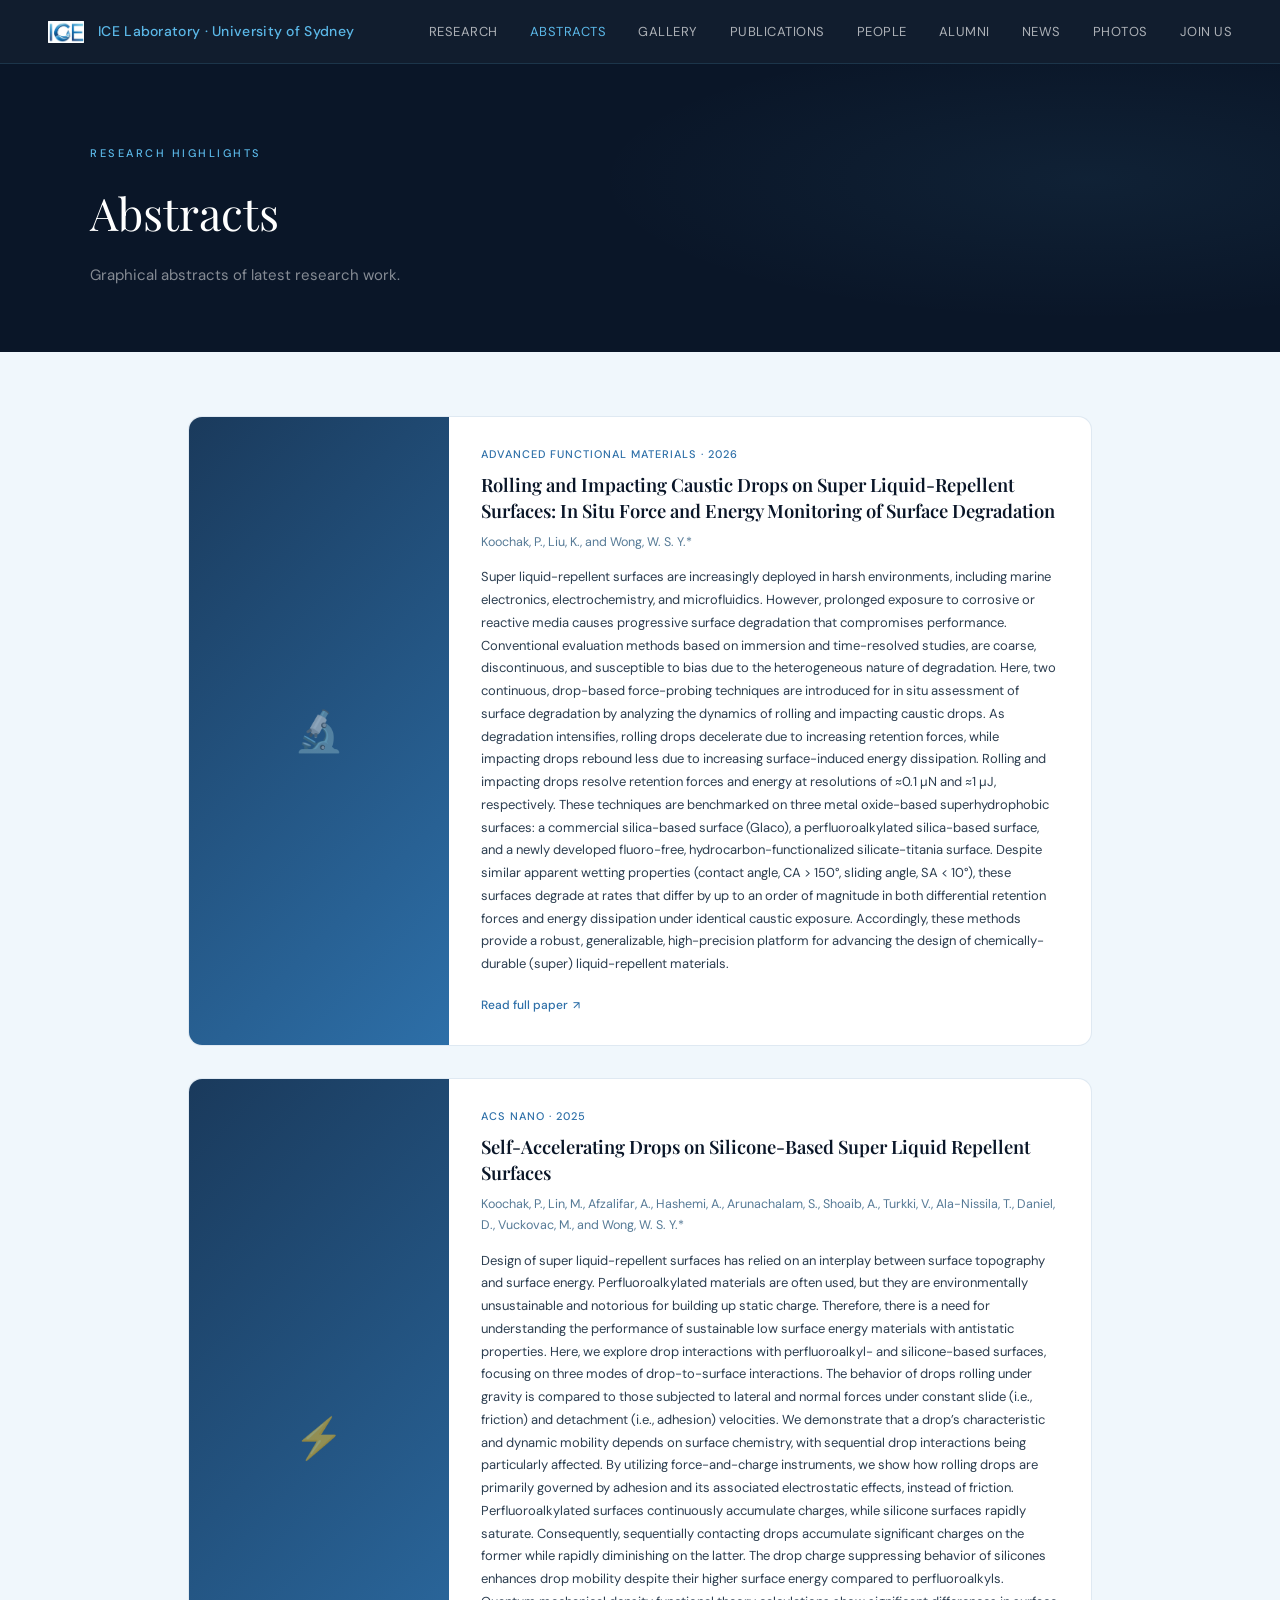
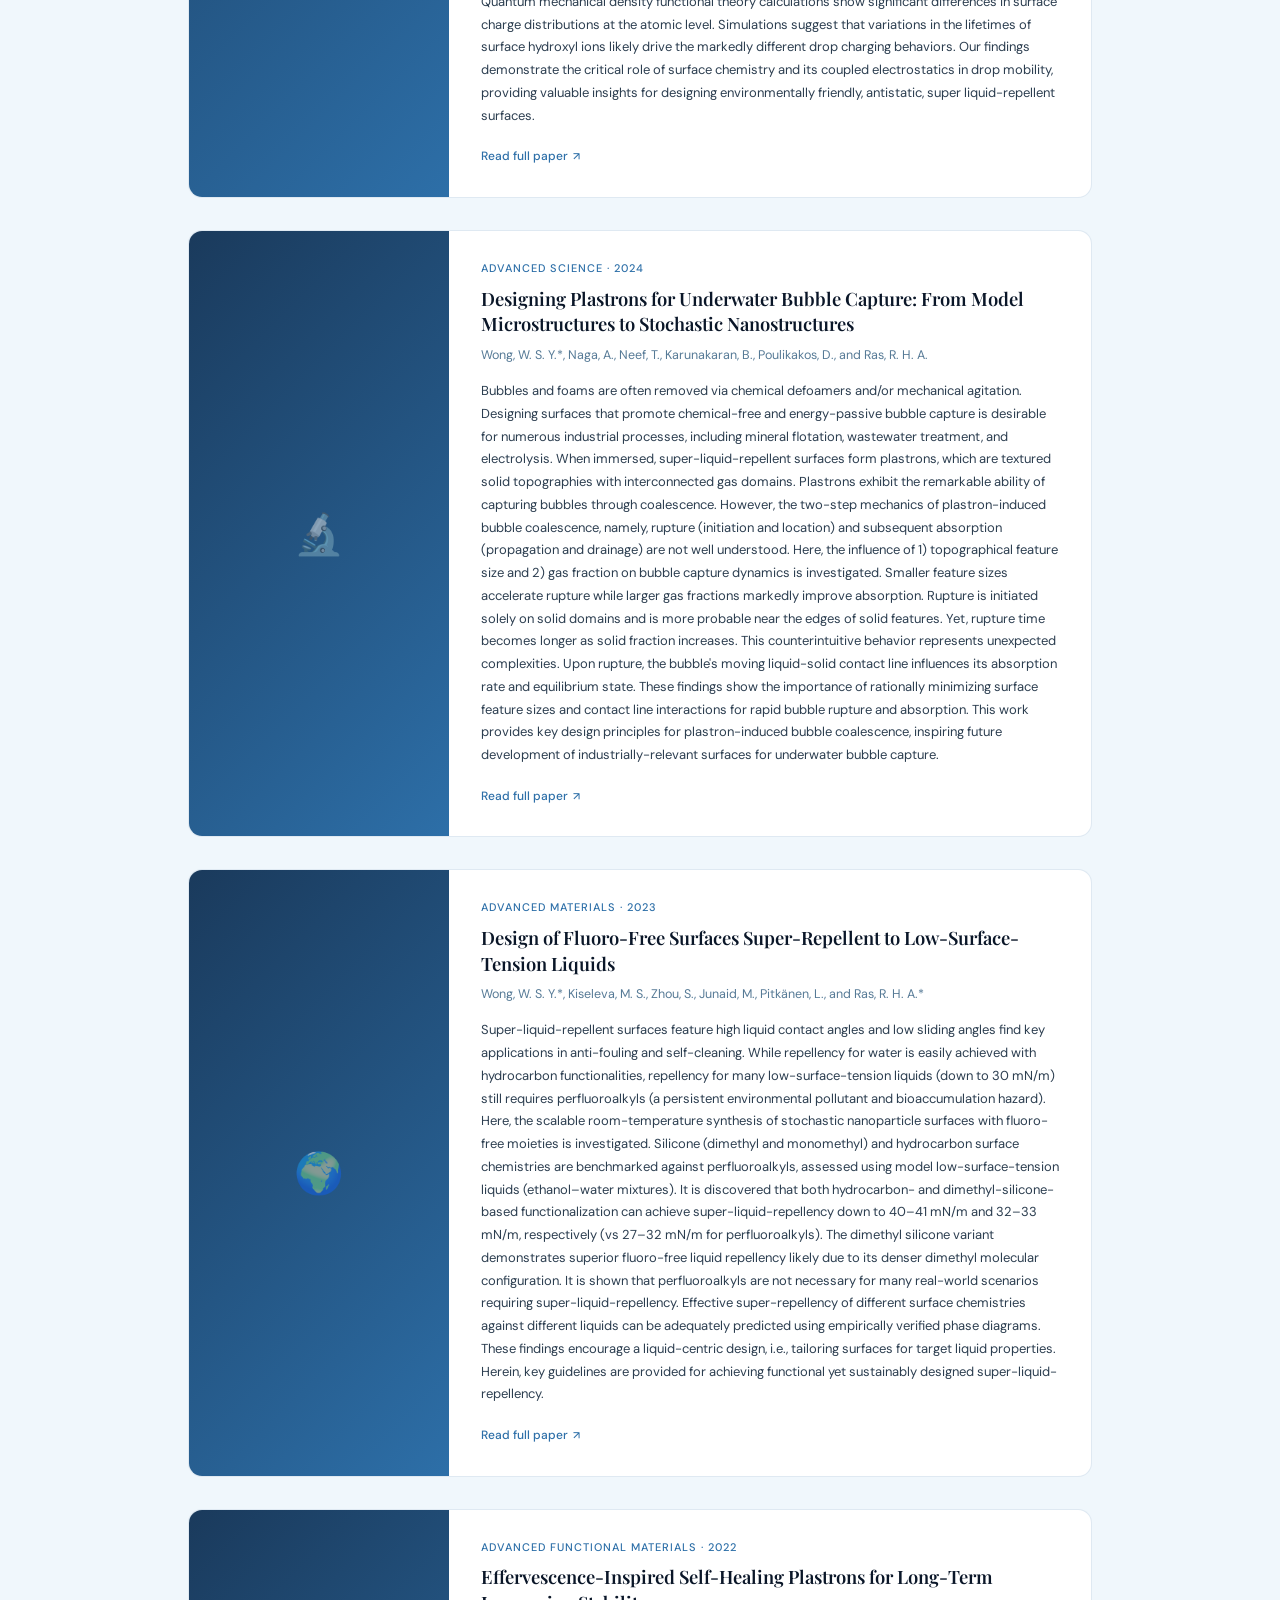
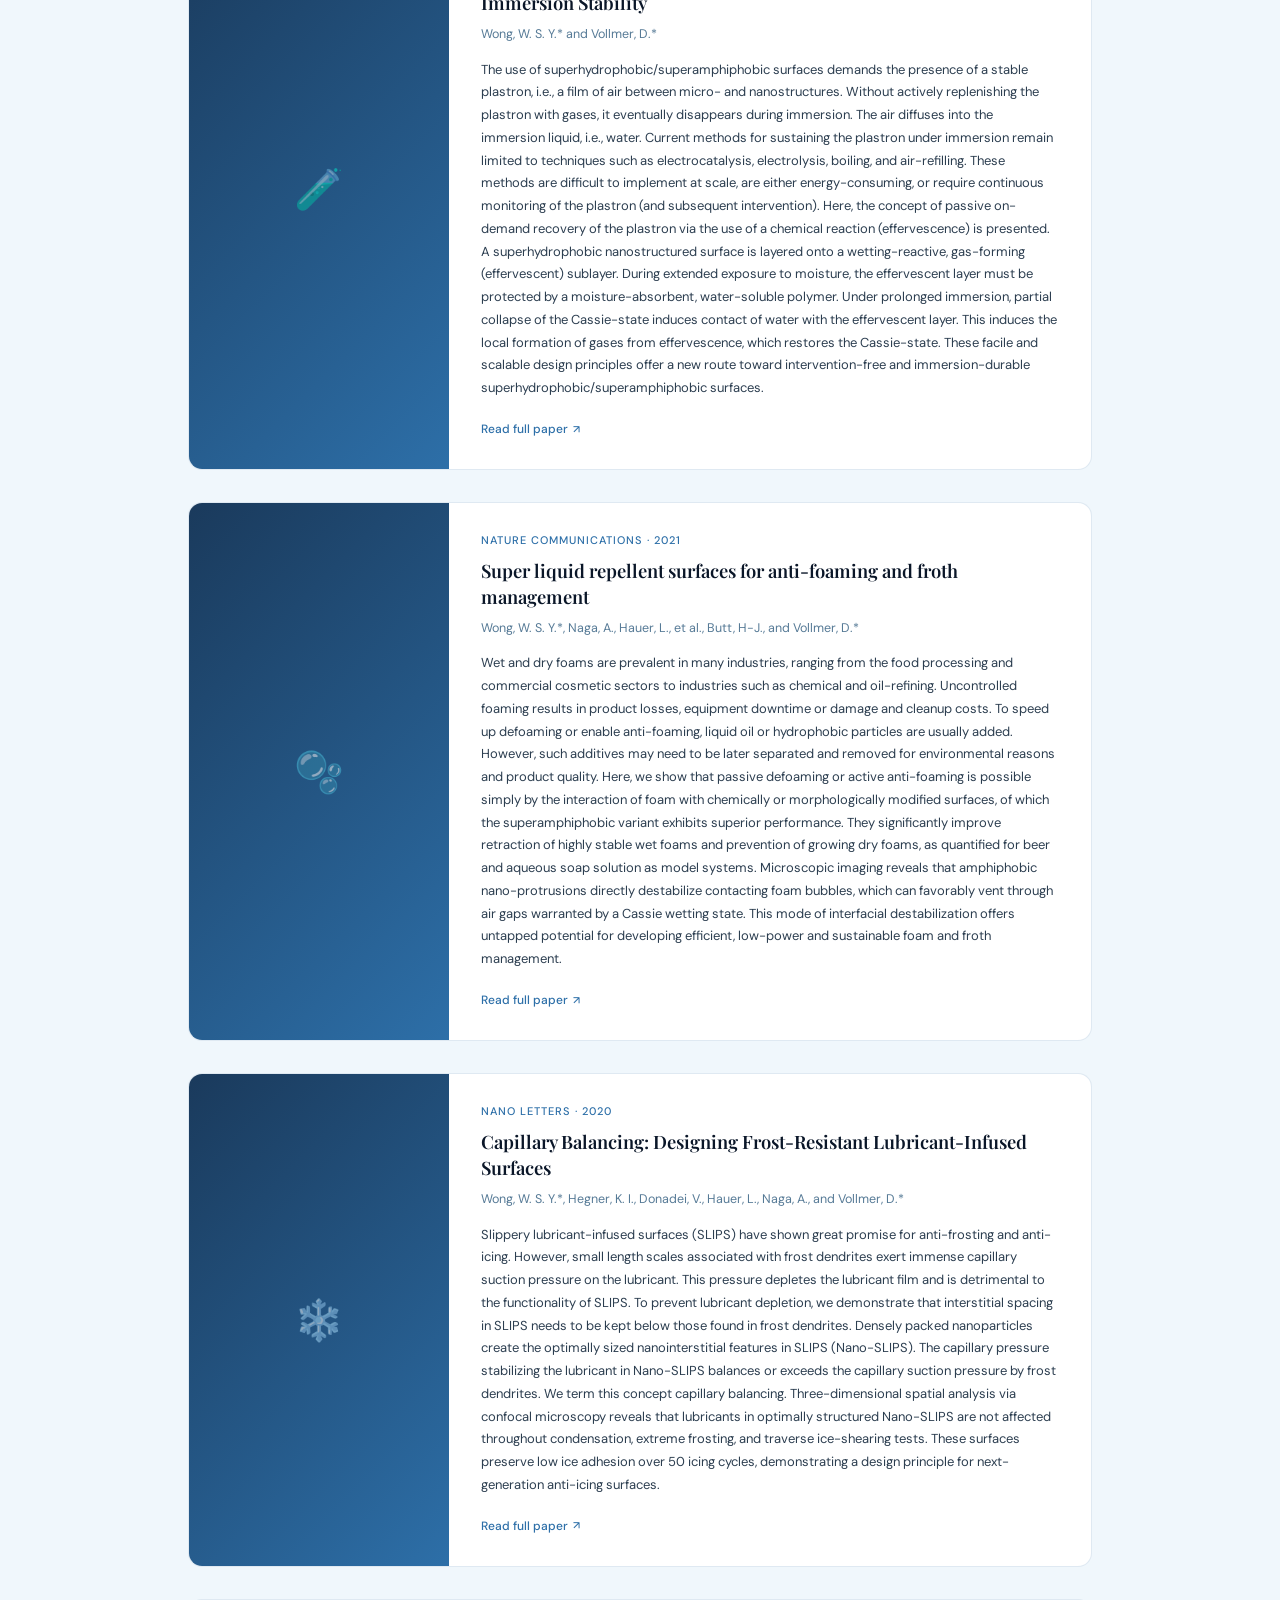
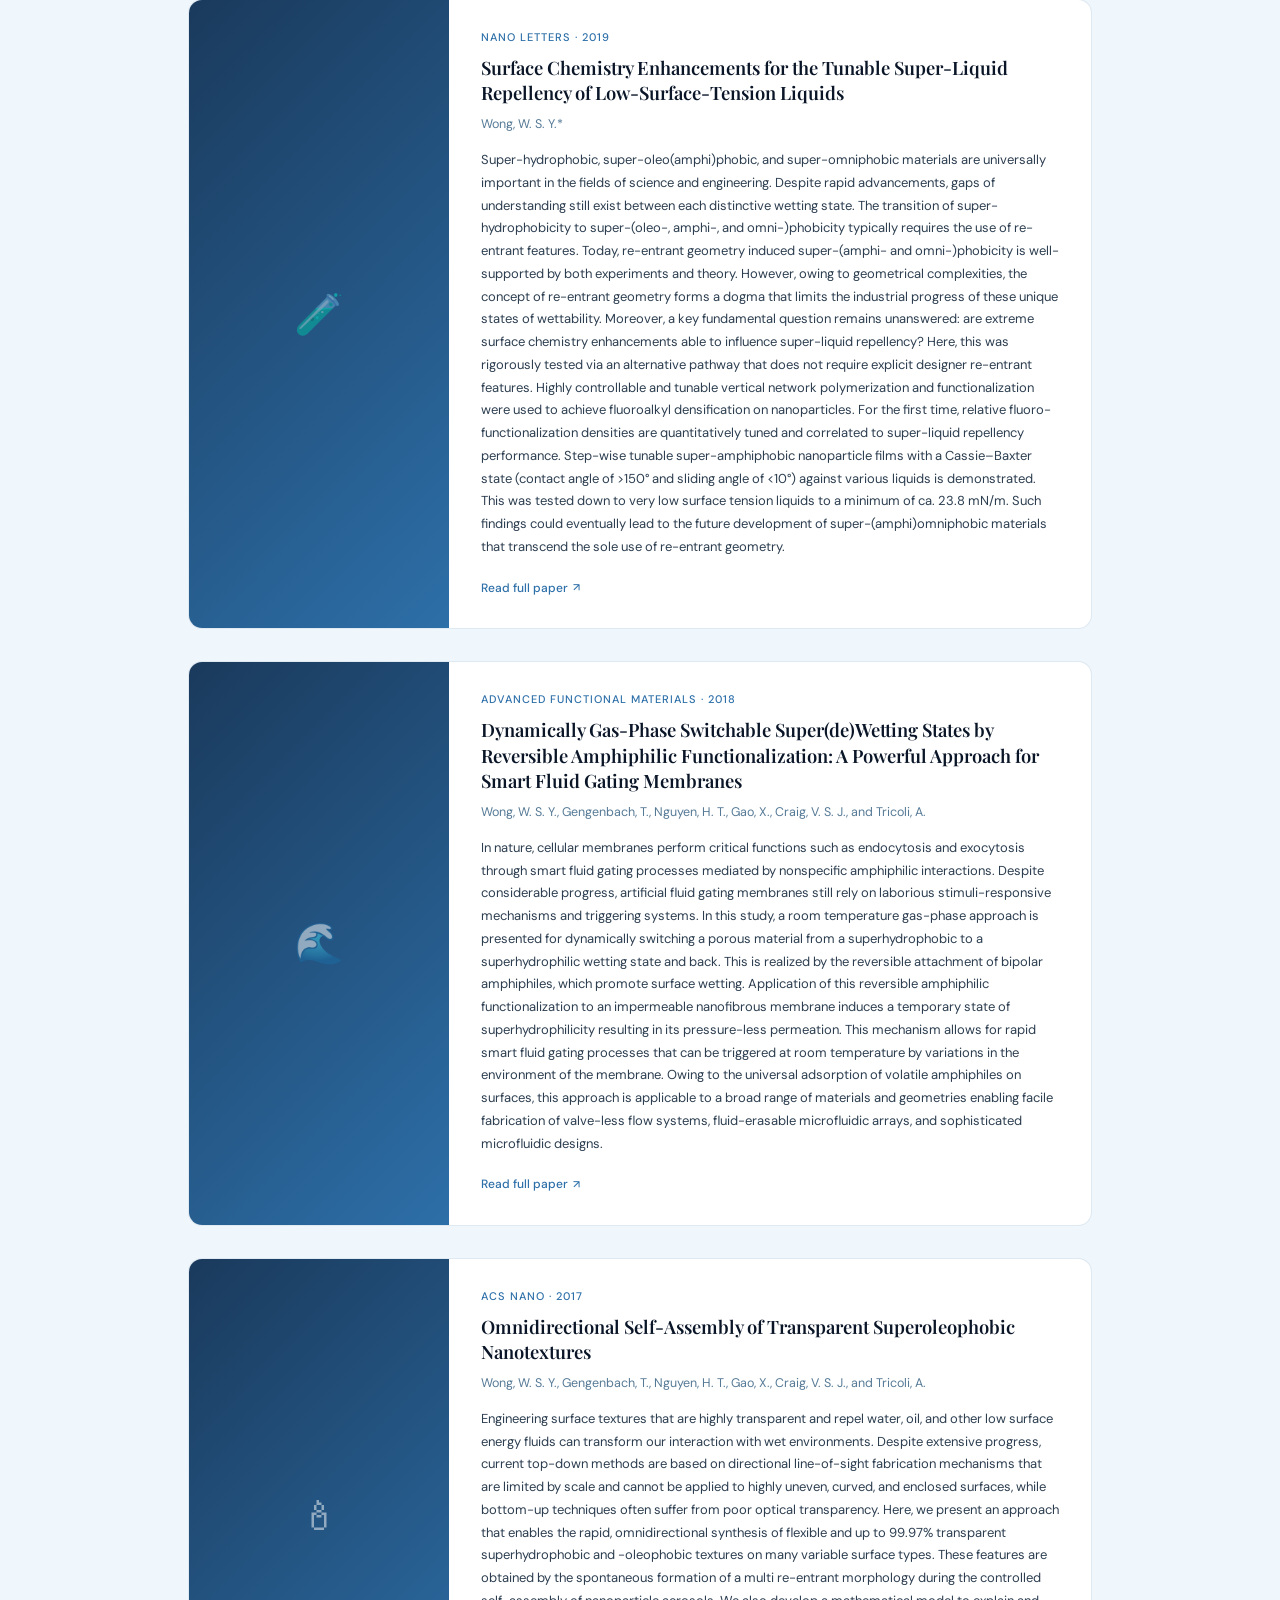
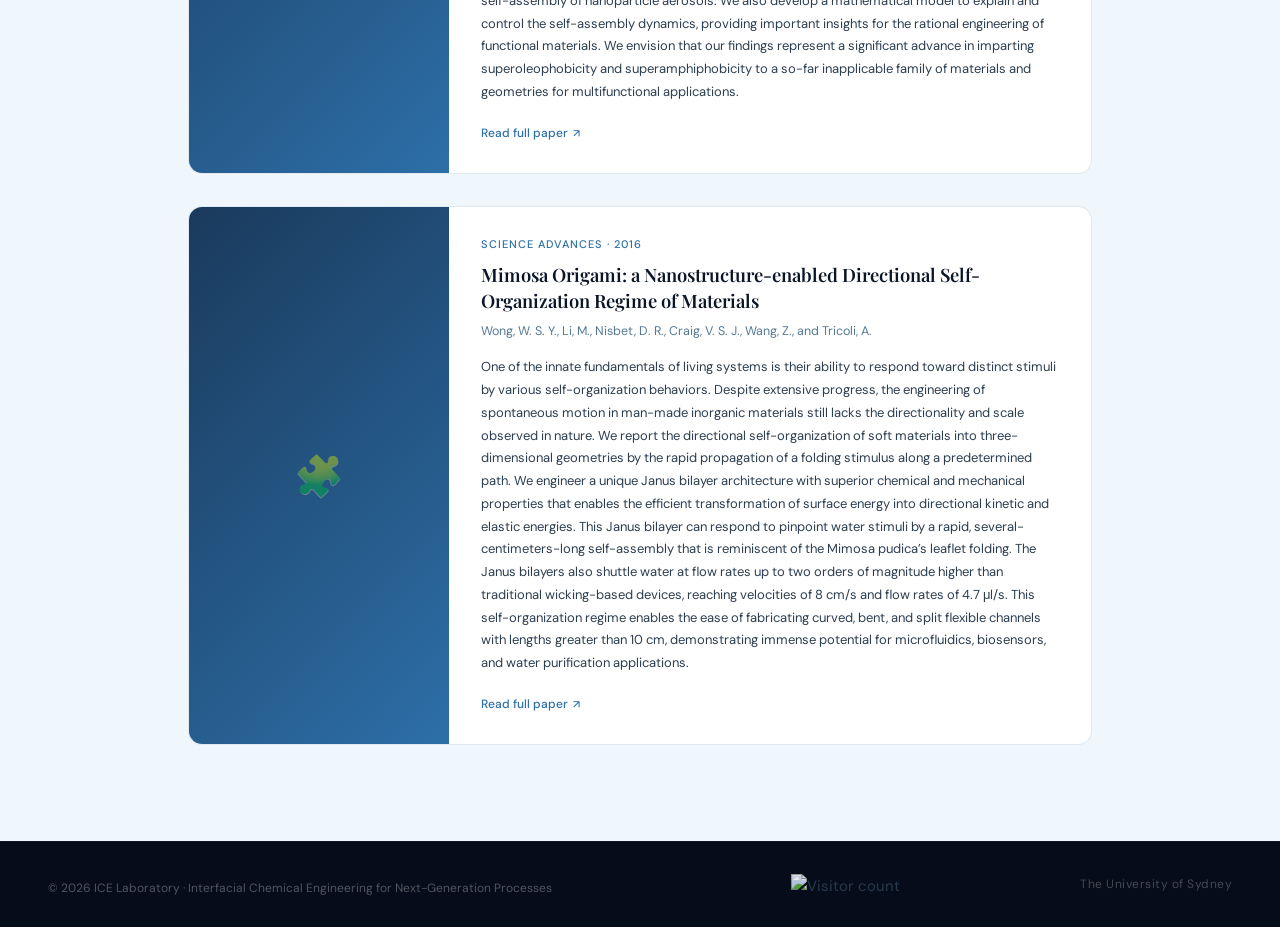
==== abstracts.html @ c292e709 "Interfacial Chemical Engineering Laboratory Interfacial Chemical Engineering Laboratory Website" ====
<!DOCTYPE html>
<html lang="en">
<head>
  <meta charset="UTF-8">
  <meta name="viewport" content="width=device-width, initial-scale=1.0">
  <title>ICE Group · University of Sydney</title>
  <link rel="stylesheet" href="css/style.css">
  <link href="https://fonts.googleapis.com/css2?family=Playfair+Display:ital,wght@0,400;0,600;1,400&family=DM+Sans:wght@300;400;500&display=swap" rel="stylesheet">
  <link rel="stylesheet" href="css/style.css">
  <link rel="stylesheet" href="https://fonts.googleapis.com/css2?family=Playfair+Display:ital,wght@0,400;0,600;1,400&family=DM+Sans:wght@300;400;500&display=swap">
  <link rel="stylesheet" href="css/style.css">
  <link rel="stylesheet" href="https://fonts.googleapis.com/css2?family=Playfair+Display:ital,wght@0,400;0,600;1,400&family=DM+Sans:wght@300;400;500&display=swap">
  <style>




    .page-hero { background: var(--ice-deep); padding: 5rem 3rem 4rem; position: relative; overflow: hidden; }
    .page-hero::before { content:''; position:absolute; inset:0; background: radial-gradient(ellipse 55% 70% at 85% 40%, rgba(91,184,232,0.07) 0%, transparent 70%); }
    .page-hero-inner { max-width: 1100px; margin: 0 auto; position: relative; z-index: 1; }
    .page-hero h1 { font-family: 'Playfair Display', serif; font-size: 2.8rem; font-weight: 400; color: white; margin-bottom: 0.75rem; }
    .page-hero p { color: rgba(255,255,255,0.5); font-size: 15px; max-width: 500px; }

    .abstracts-wrap { max-width: 1000px; margin: 0 auto; padding: 4rem 3rem; }
    .abstract-card {
      background: white; border: 1px solid var(--border); border-radius: 14px;
      overflow: hidden; margin-bottom: 2rem; display: grid;
      grid-template-columns: 260px 1fr;
    }
    .abstract-figure {
      background: linear-gradient(135deg, var(--ice-mid), var(--ice-blue));
      display: flex; align-items: center; justify-content: center;
      min-height: 220px; padding: 1.5rem;
    }
    .abstract-figure img { width: 100%; border-radius: 8px; display: block; }
    .abstract-figure .ph-icon { font-size: 2.5rem; opacity: 0.5; color: white; }
    .abstract-body { padding: 1.75rem 2rem; }
    .abstract-journal { font-size: 11px; font-weight: 500; letter-spacing: 1px; text-transform: uppercase; color: var(--ice-blue); margin-bottom: 0.5rem; }
    .abstract-title { font-family: 'Playfair Display', serif; font-size: 1.15rem; font-weight: 600; color: var(--ice-deep); margin-bottom: 0.5rem; line-height: 1.4; }
    .abstract-authors { font-size: 12.5px; color: var(--text-muted); margin-bottom: 0.85rem; }
    .abstract-text { font-size: 13px; color: var(--text-body); line-height: 1.75; margin-bottom: 1rem; }
    .abstract-link { display: inline-flex; align-items: center; gap: 5px; font-size: 12px; font-weight: 500; color: var(--ice-blue); text-decoration: none; }
    .abstract-link::after { content: '↗'; font-size: 11px; }

    @media (max-width: 700px) {
      .abstract-card { grid-template-columns: 1fr; }
    }
  
  
  
  
  </style>
</head>
<body>





<nav>
  <div class="nav-logo">
    <div class="nav-emblem" style="position: relative; background-image: url('images/Branding/ICE_Logo.jpg'); background-size: contain; background-position: center center; background-repeat: no-repeat;"></div>
    <a href="index.html" style="text-decoration:none">
      <span class="nav-name" style="position: relative;">ICE Laboratory · University of Sydney</span>
    </a>
  </div>
  <ul class="nav-links">
    <li data-page="research"><a href="index.html#research">Research</a></li>
    <li data-page="abstracts"><a href="abstracts.html" class="active">Abstracts</a></li>
    <li data-page="gallery"><a href="gallery.html">Gallery</a></li>
    <li data-page="publications"><a href="publications.html">Publications</a></li>
    <li data-page="people"><a href="people.html">People</a></li>
    <li data-page="alumni"><a href="alumni.html">Alumni</a></li>
    <li data-page="news"><a href="news.html">News</a></li>
    <li data-page="photos"><a href="photos.html">Photos</a></li>
    <li data-page="join"><a href="index.html#contact">Join Us</a></li>
  </ul>
</nav>

<div class="page-hero" style="position: relative; background-image: linear-gradient(rgba(10, 22, 40, 0.55), rgba(10, 22, 40, 0.75)), url('images/Abstracts/Bouncing_Foam_Jets.gif'); background-size: cover, cover; background-position: center center, center center; background-repeat: no-repeat, no-repeat;">
  <div class="page-hero-inner">
    <span class="section-tag" style="color: var(--ice-bright); position: relative;">Research highlights</span>
    <h1 class="" style="position: relative;">Abstracts</h1>
    <p class="" style="position: relative;">Graphical abstracts of latest research work.</p>
  </div>
</div>

<div class="abstracts-wrap" id="abstractsWrap">
      <div class="abstract-card">
        <div class="abstract-figure"><span class="ph-icon" style="position: relative;">🔬</span></div>
        <div class="abstract-body">
          <p class="abstract-journal" style="position: relative;">Advanced Functional Materials · 2026</p>
          <h3 class="abstract-title" style="position: relative;">Rolling and Impacting Caustic Drops on Super Liquid-Repellent Surfaces: In Situ Force and Energy Monitoring of Surface Degradation</h3>
          <p class="abstract-authors" style="position: relative;">Koochak, P., Liu, K., and Wong, W. S. Y.*</p>
          <p class="abstract-text" style="position: relative;">Super liquid-repellent surfaces are increasingly deployed in harsh environments, including marine electronics, electrochemistry, and microfluidics. However, prolonged exposure to corrosive or reactive media causes progressive surface degradation that compromises performance. Conventional evaluation methods based on immersion and time-resolved studies, are coarse, discontinuous, and susceptible to bias due to the heterogeneous nature of degradation. Here, two continuous, drop-based force-probing techniques are introduced for in situ assessment of surface degradation by analyzing the dynamics of rolling and impacting caustic drops. As degradation intensifies, rolling drops decelerate due to increasing retention forces, while impacting drops rebound less due to increasing surface-induced energy dissipation. Rolling and impacting drops resolve retention forces and energy at resolutions of ≈0.1 µN and ≈1 µJ, respectively. These techniques are benchmarked on three metal oxide-based superhydrophobic surfaces: a commercial silica-based surface (Glaco), a perfluoroalkylated silica-based surface, and a newly developed fluoro-free, hydrocarbon-functionalized silicate-titania surface. Despite similar apparent wetting properties (contact angle, CA &gt; 150°, sliding angle, SA &lt; 10°), these surfaces degrade at rates that differ by up to an order of magnitude in both differential retention forces and energy dissipation under identical caustic exposure. Accordingly, these methods provide a robust, generalizable, high-precision platform for advancing the design of chemically-durable (super) liquid-repellent materials.</p>
          <a class="abstract-link" href="https://doi.org/10.1002/adfm.202527264" target="_blank" rel="noopener" style="position: relative;">Read full paper</a>
        </div>
      </div>
      <div class="abstract-card">
        <div class="abstract-figure"><span class="ph-icon" style="position: relative;">⚡</span></div>
        <div class="abstract-body">
          <p class="abstract-journal" style="position: relative;">ACS Nano · 2025</p>
          <h3 class="abstract-title" style="position: relative;">Self-Accelerating Drops on Silicone-Based Super Liquid Repellent Surfaces</h3>
          <p class="abstract-authors" style="position: relative;">Koochak, P., Lin, M., Afzalifar, A., Hashemi, A., Arunachalam, S., Shoaib, A., Turkki, V., Ala-Nissila, T., Daniel, D., Vuckovac, M., and Wong, W. S. Y.*</p>
          <p class="abstract-text" style="position: relative;">Design of super liquid-repellent surfaces has relied on an interplay between surface topography and surface energy. Perfluoroalkylated materials are often used, but they are environmentally unsustainable and notorious for building up static charge. Therefore, there is a need for understanding the performance of sustainable low surface energy materials with antistatic properties. Here, we explore drop interactions with perfluoroalkyl- and silicone-based surfaces, focusing on three modes of drop-to-surface interactions. The behavior of drops rolling under gravity is compared to those subjected to lateral and normal forces under constant slide (i.e., friction) and detachment (i.e., adhesion) velocities. We demonstrate that a drop’s characteristic and dynamic mobility depends on surface chemistry, with sequential drop interactions being particularly affected. By utilizing force-and-charge instruments, we show how rolling drops are primarily governed by adhesion and its associated electrostatic effects, instead of friction. Perfluoroalkylated surfaces continuously accumulate charges, while silicone surfaces rapidly saturate. Consequently, sequentially contacting drops accumulate significant charges on the former while rapidly diminishing on the latter. The drop charge suppressing behavior of silicones enhances drop mobility despite their higher surface energy compared to perfluoroalkyls. Quantum mechanical density functional theory calculations show significant differences in surface charge distributions at the atomic level. Simulations suggest that variations in the lifetimes of surface hydroxyl ions likely drive the markedly different drop charging behaviors. Our findings demonstrate the critical role of surface chemistry and its coupled electrostatics in drop mobility, providing valuable insights for designing environmentally friendly, antistatic, super liquid-repellent surfaces.</p>
          <a class="abstract-link" href="https://doi.org/10.1021/acsnano.5c04250" target="_blank" rel="noopener" style="position: relative;">Read full paper</a>
        </div>
      </div>
      <div class="abstract-card">
        <div class="abstract-figure"><span class="ph-icon" style="position: relative;">🔬</span></div>
        <div class="abstract-body">
          <p class="abstract-journal" style="position: relative;">Advanced Science · 2024</p>
          <h3 class="abstract-title" style="position: relative;">Designing Plastrons for Underwater Bubble Capture: From Model Microstructures to Stochastic Nanostructures</h3>
          <p class="abstract-authors" style="position: relative;">Wong, W. S. Y.*, Naga, A., Neef, T., Karunakaran, B., Poulikakos, D., and Ras, R. H. A.</p>
          <p class="abstract-text" style="position: relative;">Bubbles and foams are often removed via chemical defoamers and/or mechanical agitation. Designing surfaces that promote chemical-free and energy-passive bubble capture is desirable for numerous industrial processes, including mineral flotation, wastewater treatment, and electrolysis. When immersed, super-liquid-repellent surfaces form plastrons, which are textured solid topographies with interconnected gas domains. Plastrons exhibit the remarkable ability of capturing bubbles through coalescence. However, the two-step mechanics of plastron-induced bubble coalescence, namely, rupture (initiation and location) and subsequent absorption (propagation and drainage) are not well understood. Here, the influence of 1) topographical feature size and 2) gas fraction on bubble capture dynamics is investigated. Smaller feature sizes accelerate rupture while larger gas fractions markedly improve absorption. Rupture is initiated solely on solid domains and is more probable near the edges of solid features. Yet, rupture time becomes longer as solid fraction increases. This counterintuitive behavior represents unexpected complexities. Upon rupture, the bubble's moving liquid-solid contact line influences its absorption rate and equilibrium state. These findings show the importance of rationally minimizing surface feature sizes and contact line interactions for rapid bubble rupture and absorption. This work provides key design principles for plastron-induced bubble coalescence, inspiring future development of industrially-relevant surfaces for underwater bubble capture.</p>
          <a class="abstract-link" href="https://doi.org/10.1002/advs.202403366" target="_blank" rel="noopener" style="position: relative;">Read full paper</a>
        </div>
      </div>
      <div class="abstract-card">
        <div class="abstract-figure"><span class="ph-icon" style="position: relative;">🌍</span></div>
        <div class="abstract-body">
          <p class="abstract-journal" style="position: relative;">Advanced Materials · 2023</p>
          <h3 class="abstract-title" style="position: relative;">Design of Fluoro-Free Surfaces Super-Repellent to Low-Surface-Tension Liquids</h3>
          <p class="abstract-authors" style="position: relative;">Wong, W. S. Y.*, Kiseleva, M. S., Zhou, S., Junaid, M., Pitkänen, L., and Ras, R. H. A.*</p>
          <p class="abstract-text" style="position: relative;">Super-liquid-repellent surfaces feature high liquid contact angles and low sliding angles find key applications in anti-fouling and self-cleaning. While repellency for water is easily achieved with hydrocarbon functionalities, repellency for many low-surface-tension liquids (down to 30 mN/m) still requires perfluoroalkyls (a persistent environmental pollutant and bioaccumulation hazard). Here, the scalable room-temperature synthesis of stochastic nanoparticle surfaces with fluoro-free moieties is investigated. Silicone (dimethyl and monomethyl) and hydrocarbon surface chemistries are benchmarked against perfluoroalkyls, assessed using model low-surface-tension liquids (ethanol–water mixtures). It is discovered that both hydrocarbon- and dimethyl-silicone-based functionalization can achieve super-liquid-repellency down to 40–41 mN/m and 32–33 mN/m, respectively (vs 27–32 mN/m for perfluoroalkyls). The dimethyl silicone variant demonstrates superior fluoro-free liquid repellency likely due to its denser dimethyl molecular configuration. It is shown that perfluoroalkyls are not necessary for many real-world scenarios requiring super-liquid-repellency. Effective super-repellency of different surface chemistries against different liquids can be adequately predicted using empirically verified phase diagrams. These findings encourage a liquid-centric design, i.e., tailoring surfaces for target liquid properties. Herein, key guidelines are provided for achieving functional yet sustainably designed super-liquid-repellency.</p>
          <a class="abstract-link" href="https://doi.org/10.1002/adma.202300306" target="_blank" rel="noopener" style="position: relative;">Read full paper</a>
        </div>
      </div>
      <div class="abstract-card">
        <div class="abstract-figure"><span class="ph-icon" style="position: relative;">🧪</span></div>
        <div class="abstract-body">
          <p class="abstract-journal" style="position: relative;">Advanced Functional Materials · 2022</p>
          <h3 class="abstract-title" style="position: relative;">Effervescence-Inspired Self-Healing Plastrons for Long-Term Immersion Stability</h3>
          <p class="abstract-authors" style="position: relative;">Wong, W. S. Y.* and Vollmer, D.*</p>
          <p class="abstract-text" style="position: relative;">The use of superhydrophobic/superamphiphobic surfaces demands the presence of a stable plastron, i.e., a film of air between micro- and nanostructures. Without actively replenishing the plastron with gases, it eventually disappears during immersion. The air diffuses into the immersion liquid, i.e., water. Current methods for sustaining the plastron under immersion remain limited to techniques such as electrocatalysis, electrolysis, boiling, and air-refilling. These methods are difficult to implement at scale, are either energy-consuming, or require continuous monitoring of the plastron (and subsequent intervention). Here, the concept of passive on-demand recovery of the plastron via the use of a chemical reaction (effervescence) is presented. A superhydrophobic nanostructured surface is layered onto a wetting-reactive, gas-forming (effervescent) sublayer. During extended exposure to moisture, the effervescent layer must be protected by a moisture-absorbent, water-soluble polymer. Under prolonged immersion, partial collapse of the Cassie-state induces contact of water with the effervescent layer. This induces the local formation of gases from effervescence, which restores the Cassie-state. These facile and scalable design principles offer a new route toward intervention-free and immersion-durable superhydrophobic/superamphiphobic surfaces.</p>
          <a class="abstract-link" href="https://doi.org/10.1002/adfm.202107831" target="_blank" rel="noopener" style="position: relative;">Read full paper</a>
        </div>
      </div>
      <div class="abstract-card">
        <div class="abstract-figure"><span class="ph-icon" style="position: relative;">🫧</span></div>
        <div class="abstract-body">
          <p class="abstract-journal" style="position: relative;">Nature Communications · 2021</p>
          <h3 class="abstract-title" style="position: relative;">Super liquid repellent surfaces for anti-foaming and froth management</h3>
          <p class="abstract-authors" style="position: relative;">Wong, W. S. Y.*, Naga, A., Hauer, L., et al., Butt, H-J., and Vollmer, D.*</p>
          <p class="abstract-text" style="position: relative;">Wet and dry foams are prevalent in many industries, ranging from the food processing and commercial cosmetic sectors to industries such as chemical and oil-refining. Uncontrolled foaming results in product losses, equipment downtime or damage and cleanup costs. To speed up defoaming or enable anti-foaming, liquid oil or hydrophobic particles are usually added. However, such additives may need to be later separated and removed for environmental reasons and product quality. Here, we show that passive defoaming or active anti-foaming is possible simply by the interaction of foam with chemically or morphologically modified surfaces, of which the superamphiphobic variant exhibits superior performance. They significantly improve retraction of highly stable wet foams and prevention of growing dry foams, as quantified for beer and aqueous soap solution as model systems. Microscopic imaging reveals that amphiphobic nano-protrusions directly destabilize contacting foam bubbles, which can favorably vent through air gaps warranted by a Cassie wetting state. This mode of interfacial destabilization offers untapped potential for developing efficient, low-power and sustainable foam and froth management.</p>
          <a class="abstract-link" href="https://doi.org/10.1038/s41467-021-25556-w" target="_blank" rel="noopener" style="position: relative;">Read full paper</a>
        </div>
      </div>
      <div class="abstract-card">
        <div class="abstract-figure"><span class="ph-icon" style="position: relative;">❄️</span></div>
        <div class="abstract-body">
          <p class="abstract-journal" style="position: relative;">Nano Letters · 2020</p>
          <h3 class="abstract-title" style="position: relative;">Capillary Balancing: Designing Frost-Resistant Lubricant-Infused Surfaces</h3>
          <p class="abstract-authors" style="position: relative;">Wong, W. S. Y.*, Hegner, K. I., Donadei, V., Hauer, L., Naga, A., and Vollmer, D.*</p>
          <p class="abstract-text" style="position: relative;">Slippery lubricant-infused surfaces (SLIPS) have shown great promise for anti-frosting and anti-icing. However, small length scales associated with frost dendrites exert immense capillary suction pressure on the lubricant. This pressure depletes the lubricant film and is detrimental to the functionality of SLIPS. To prevent lubricant depletion, we demonstrate that interstitial spacing in SLIPS needs to be kept below those found in frost dendrites. Densely packed nanoparticles create the optimally sized nanointerstitial features in SLIPS (Nano-SLIPS). The capillary pressure stabilizing the lubricant in Nano-SLIPS balances or exceeds the capillary suction pressure by frost dendrites. We term this concept capillary balancing. Three-dimensional spatial analysis via confocal microscopy reveals that lubricants in optimally structured Nano-SLIPS are not affected throughout condensation, extreme frosting, and traverse ice-shearing tests. These surfaces preserve low ice adhesion over 50 icing cycles, demonstrating a design principle for next-generation anti-icing surfaces.</p>
          <a class="abstract-link" href="https://doi.org/10.1021/acs.nanolett.0c02956" target="_blank" rel="noopener" style="position: relative;">Read full paper</a>
        </div>
      </div>
      <div class="abstract-card">
        <div class="abstract-figure"><span class="ph-icon" style="position: relative;">🧪</span></div>
        <div class="abstract-body">
          <p class="abstract-journal" style="position: relative;">Nano Letters · 2019</p>
          <h3 class="abstract-title" style="position: relative;">Surface Chemistry Enhancements for the Tunable Super-Liquid Repellency of Low-Surface-Tension Liquids</h3>
          <p class="abstract-authors" style="position: relative;">Wong, W. S. Y.*</p>
          <p class="abstract-text" style="position: relative;">Super-hydrophobic, super-oleo­(amphi)­phobic, and super-omniphobic materials are universally important in the fields of science and engineering. Despite rapid advancements, gaps of understanding still exist between each distinctive wetting state. The transition of super-hydrophobicity to super-(oleo-, amphi-, and omni-)­phobicity typically requires the use of re-entrant features. Today, re-entrant geometry induced super-(amphi- and omni-)­phobicity is well-supported by both experiments and theory. However, owing to geometrical complexities, the concept of re-entrant geometry forms a dogma that limits the industrial progress of these unique states of wettability. Moreover, a key fundamental question remains unanswered: are extreme surface chemistry enhancements able to influence super-liquid repellency? Here, this was rigorously tested via an alternative pathway that does not require explicit designer re-entrant features. Highly controllable and tunable vertical network polymerization and functionalization were used to achieve fluoroalkyl densification on nanoparticles. For the first time, relative fluoro-functionalization densities are quantitatively tuned and correlated to super-liquid repellency performance. Step-wise tunable super-amphiphobic nanoparticle films with a Cassie–Baxter state (contact angle of &gt;150° and sliding angle of &lt;10°) against various liquids is demonstrated. This was tested down to very low surface tension liquids to a minimum of ca. 23.8 mN/m. Such findings could eventually lead to the future development of super-(amphi)­omniphobic materials that transcend the sole use of re-entrant geometry.</p>
          <a class="abstract-link" href="https://doi.org/10.1021/acs.nanolett.8b04972" target="_blank" rel="noopener" style="position: relative;">Read full paper</a>
        </div>
      </div>
      <div class="abstract-card">
        <div class="abstract-figure"><span class="ph-icon" style="position: relative;">🌊</span></div>
        <div class="abstract-body">
          <p class="abstract-journal" style="position: relative;">Advanced Functional Materials · 2018</p>
          <h3 class="abstract-title" style="position: relative;">Dynamically Gas-Phase Switchable Super(de)Wetting States by Reversible Amphiphilic Functionalization: A Powerful Approach for Smart Fluid Gating Membranes</h3>
          <p class="abstract-authors" style="position: relative;">Wong, W. S. Y., Gengenbach, T., Nguyen, H. T., Gao, X., Craig, V. S. J., and Tricoli, A.</p>
          <p class="abstract-text" style="position: relative;">In nature, cellular membranes perform critical functions such as endocytosis and exocytosis through smart fluid gating processes mediated by nonspecific amphiphilic interactions. Despite considerable progress, artificial fluid gating membranes still rely on laborious stimuli-responsive mechanisms and triggering systems. In this study, a room temperature gas-phase approach is presented for dynamically switching a porous material from a superhydrophobic to a superhydrophilic wetting state and back. This is realized by the reversible attachment of bipolar amphiphiles, which promote surface wetting. Application of this reversible amphiphilic functionalization to an impermeable nanofibrous membrane induces a temporary state of superhydrophilicity resulting in its pressure-less permeation. This mechanism allows for rapid smart fluid gating processes that can be triggered at room temperature by variations in the environment of the membrane. Owing to the universal adsorption of volatile amphiphiles on surfaces, this approach is applicable to a broad range of materials and geometries enabling facile fabrication of valve-less flow systems, fluid-erasable microfluidic arrays, and sophisticated microfluidic designs.</p>
          <a class="abstract-link" href="https://doi.org/10.1002/adfm.201704423" target="_blank" rel="noopener" style="position: relative;">Read full paper</a>
        </div>
      </div>
      <div class="abstract-card">
        <div class="abstract-figure"><span class="ph-icon" style="position: relative;">🕯</span></div>
        <div class="abstract-body">
          <p class="abstract-journal" style="position: relative;">ACS Nano · 2017</p>
          <h3 class="abstract-title" style="position: relative;">Omnidirectional Self-Assembly of Transparent Superoleophobic Nanotextures</h3>
          <p class="abstract-authors" style="position: relative;">Wong, W. S. Y., Gengenbach, T., Nguyen, H. T., Gao, X., Craig, V. S. J., and Tricoli, A.</p>
          <p class="abstract-text" style="position: relative;">Engineering surface textures that are highly transparent and repel water, oil, and other low surface energy fluids can transform our interaction with wet environments. Despite extensive progress, current top-down methods are based on directional line-of-sight fabrication mechanisms that are limited by scale and cannot be applied to highly uneven, curved, and enclosed surfaces, while bottom-up techniques often suffer from poor optical transparency. Here, we present an approach that enables the rapid, omnidirectional synthesis of flexible and up to 99.97% transparent superhydrophobic and -oleophobic textures on many variable surface types. These features are obtained by the spontaneous formation of a multi re-entrant morphology during the controlled self-assembly of nanoparticle aerosols. We also develop a mathematical model to explain and control the self-assembly dynamics, providing important insights for the rational engineering of functional materials. We envision that our findings represent a significant advance in imparting superoleophobicity and superamphiphobicity to a so-far inapplicable family of materials and geometries for multifunctional applications.</p>
          <a class="abstract-link" href="https://doi.org/10.1021/acsnano.6b06715" target="_blank" rel="noopener" style="position: relative;">Read full paper</a>
        </div>
      </div>
      <div class="abstract-card">
        <div class="abstract-figure"><span class="ph-icon" style="position: relative;">🧩</span></div>
        <div class="abstract-body">
          <p class="abstract-journal" style="position: relative;">Science Advances · 2016</p>
          <h3 class="abstract-title" style="position: relative;">Mimosa Origami: a Nanostructure-enabled Directional Self-Organization Regime of Materials</h3>
          <p class="abstract-authors" style="position: relative;">Wong, W. S. Y., Li, M., Nisbet, D. R., Craig, V. S. J., Wang, Z., and Tricoli, A.</p>
          <p class="abstract-text" style="position: relative;">One of the innate fundamentals of living systems is their ability to respond toward distinct stimuli by various self-organization behaviors. Despite extensive progress, the engineering of spontaneous motion in man-made inorganic materials still lacks the directionality and scale observed in nature. We report the directional self-organization of soft materials into three-dimensional geometries by the rapid propagation of a folding stimulus along a predetermined path. We engineer a unique Janus bilayer architecture with superior chemical and mechanical properties that enables the efficient transformation of surface energy into directional kinetic and elastic energies. This Janus bilayer can respond to pinpoint water stimuli by a rapid, several-centimeters-long self-assembly that is reminiscent of the Mimosa pudica’s leaflet folding. The Janus bilayers also shuttle water at flow rates up to two orders of magnitude higher than traditional wicking-based devices, reaching velocities of 8 cm/s and flow rates of 4.7 μl/s. This self-organization regime enables the ease of fabricating curved, bent, and split flexible channels with lengths greater than 10 cm, demonstrating immense potential for microfluidics, biosensors, and water purification applications.</p>
          <a class="abstract-link" href="https://doi.org/10.1126/sciadv.1600417" target="_blank" rel="noopener" style="position: relative;">Read full paper</a>
        </div>
      </div></div>

<footer>
  <span class="footer-left" style="position: relative; width: 562px; height: 12px;">© 2026 ICE Laboratory · Interfacial Chemical Engineering for Next-Generation Processes</span>
  <span class="footer-visitors" data-cms-skip="1"><img src="https://api.visitorbadge.io/api/visitors?path=ice-group-usyd-website&amp;label=Visitors&amp;countColor=%235bb8e8&amp;style=flat-square&amp;labelColor=%230a1628" alt="Visitor count"></span>
  <span class="footer-usyd" style="position: relative;">The University of Sydney</span>
</footer>

<script src="data/abstracts.js"></script>
<script>
  // Entry data now lives in data/abstracts.js (ABSTRACTS array) —
  // edit that file to add, remove, or reorder entries.

  function abstractHTML(a) {
    const fig = a.file
      ? `<img src="images/Abstracts/${a.file}" alt="${a.title}" loading="lazy">`
      : `<span class="ph-icon">${a.icon || '📄'}</span>`;
    return `
      <div class="abstract-card">
        <div class="abstract-figure">${fig}</div>
        <div class="abstract-body">
          <p class="abstract-journal">${a.journal}</p>
          <h3 class="abstract-title">${a.title}</h3>
          <p class="abstract-authors">${a.authors}</p>
          <p class="abstract-text">${a.text}</p>
          ${a.link ? `<a class="abstract-link" href="${a.link}" target="_blank" rel="noopener">Read full paper</a>` : ''}
        </div>
      </div>`;
  }

  document.getElementById('abstractsWrap').innerHTML = ABSTRACTS.map(abstractHTML).join('');
</script>




</body>
</html>
---- css/style.css ----
/* ============================================
   ICE Group — Interfacial Chemical Engineering
   University of Sydney
   Shared Stylesheet
   ============================================ */

@import url('https://fonts.googleapis.com/css2?family=Playfair+Display:ital,wght@0,400;0,600;1,400&family=DM+Sans:wght@300;400;500&display=swap');

*, *::before, *::after { box-sizing: border-box; margin: 0; padding: 0; }

:root {
  --ice-deep:   #0a1628;
  --ice-mid:    #1a3a5c;
  --ice-blue:   #2d6fa8;
  --ice-bright: #5bb8e8;
  --ice-pale:   #d4eaf7;
  --ice-frost:  #f0f7fc;
  --ice-white:  #ffffff;
  --ice-muted:  #6b8fa8;
  --ice-accent: #7ec8e3;
  --ice-gold:   #c4a35a;
  --text-body:  #2c3e50;
  --text-muted: #567a96;
  --border:     rgba(45, 111, 168, 0.15);
}

body {
  font-family: 'DM Sans', sans-serif;
  background: var(--ice-frost);
  color: var(--text-body);
  font-size: 15px;
  line-height: 1.7;
  -webkit-font-smoothing: antialiased;
}

/* ---- NAV ---- */
nav {
  position: sticky;
  top: 0;
  z-index: 100;
  background: rgba(10, 22, 40, 0.97);
  backdrop-filter: blur(12px);
  border-bottom: 1px solid rgba(91, 184, 232, 0.15);
  padding: 0 3rem;
  display: flex;
  align-items: center;
  justify-content: space-between;
  height: 64px;
}

.nav-logo { display: flex; align-items: center; gap: 14px; }

.nav-emblem {
  width: 36px; height: 36px;
  background: linear-gradient(135deg, var(--ice-bright) 0%, var(--ice-blue) 60%, var(--ice-mid) 100%);
  border-radius: 8px;
  display: flex; align-items: center; justify-content: center;
  font-family: 'Playfair Display', serif;
  font-size: 16px; font-weight: 600; color: white; letter-spacing: -1px;
}

.nav-name { font-size: 14px; font-weight: 500; color: var(--ice-bright); letter-spacing: 0.3px; }

.nav-links { display: flex; gap: 2rem; list-style: none; }
.nav-links a {
  color: rgba(255,255,255,0.65);
  text-decoration: none;
  font-size: 13px; font-weight: 400;
  letter-spacing: 0.5px;
  transition: color 0.2s;
  text-transform: uppercase;
}
.nav-links a:hover,
.nav-links a.active { color: var(--ice-bright); }

/* ---- SECTION COMMON ---- */
section { padding: 5rem 3rem; max-width: 1100px; margin: 0 auto; }

.section-tag {
  font-size: 11px; font-weight: 500;
  letter-spacing: 2.5px; text-transform: uppercase;
  color: var(--ice-blue);
  margin-bottom: 0.75rem; display: block;
}

.section-title {
  font-family: 'Playfair Display', serif;
  font-size: 2rem; font-weight: 400;
  color: var(--ice-deep);
  margin-bottom: 0.5rem; line-height: 1.25;
}

.section-lead {
  color: var(--text-muted);
  font-size: 15px; max-width: 520px;
  margin-bottom: 3rem; line-height: 1.75;
}

/* ---- FOOTER ---- */
footer {
  background: #050d1a;
  padding: 2rem 3rem;
  display: flex; align-items: center; justify-content: space-between;
  border-top: 1px solid rgba(91, 184, 232, 0.08);
}
.footer-left  { font-size: 12px; color: rgba(255,255,255,0.3); }
.footer-usyd  { font-size: 12px; color: rgba(255,255,255,0.25); letter-spacing: 0.5px; }
.footer-visitors { display: flex; align-items: center; }
.footer-visitors img { height: 20px; display: block; opacity: 0.9; }

/* ---- BUTTONS ---- */
.btn-primary {
  background: var(--ice-blue); color: white; border: none;
  padding: 0.75rem 1.75rem; border-radius: 6px;
  font-size: 13px; font-weight: 500; cursor: pointer;
  letter-spacing: 0.3px; transition: background 0.2s, transform 0.15s;
  font-family: 'DM Sans', sans-serif; text-decoration: none; display: inline-block;
}
.btn-primary:hover { background: var(--ice-bright); transform: translateY(-1px); }

.btn-secondary {
  background: transparent; color: rgba(255,255,255,0.7);
  border: 1px solid rgba(91,184,232,0.3);
  padding: 0.75rem 1.75rem; border-radius: 6px;
  font-size: 13px; font-weight: 400; cursor: pointer;
  transition: border-color 0.2s, color 0.2s;
  font-family: 'DM Sans', sans-serif; text-decoration: none; display: inline-block;
}
.btn-secondary:hover { border-color: var(--ice-bright); color: white; }

/* ---- ANIMATIONS ---- */
@keyframes fadeUp {
  from { opacity: 0; transform: translateY(18px); }
  to   { opacity: 1; transform: translateY(0); }
}
---- css/style.css ----
/* ============================================
   ICE Group — Interfacial Chemical Engineering
   University of Sydney
   Shared Stylesheet
   ============================================ */

@import url('https://fonts.googleapis.com/css2?family=Playfair+Display:ital,wght@0,400;0,600;1,400&family=DM+Sans:wght@300;400;500&display=swap');

*, *::before, *::after { box-sizing: border-box; margin: 0; padding: 0; }

:root {
  --ice-deep:   #0a1628;
  --ice-mid:    #1a3a5c;
  --ice-blue:   #2d6fa8;
  --ice-bright: #5bb8e8;
  --ice-pale:   #d4eaf7;
  --ice-frost:  #f0f7fc;
  --ice-white:  #ffffff;
  --ice-muted:  #6b8fa8;
  --ice-accent: #7ec8e3;
  --ice-gold:   #c4a35a;
  --text-body:  #2c3e50;
  --text-muted: #567a96;
  --border:     rgba(45, 111, 168, 0.15);
}

body {
  font-family: 'DM Sans', sans-serif;
  background: var(--ice-frost);
  color: var(--text-body);
  font-size: 15px;
  line-height: 1.7;
  -webkit-font-smoothing: antialiased;
}

/* ---- NAV ---- */
nav {
  position: sticky;
  top: 0;
  z-index: 100;
  background: rgba(10, 22, 40, 0.97);
  backdrop-filter: blur(12px);
  border-bottom: 1px solid rgba(91, 184, 232, 0.15);
  padding: 0 3rem;
  display: flex;
  align-items: center;
  justify-content: space-between;
  height: 64px;
}

.nav-logo { display: flex; align-items: center; gap: 14px; }

.nav-emblem {
  width: 36px; height: 36px;
  background: linear-gradient(135deg, var(--ice-bright) 0%, var(--ice-blue) 60%, var(--ice-mid) 100%);
  border-radius: 8px;
  display: flex; align-items: center; justify-content: center;
  font-family: 'Playfair Display', serif;
  font-size: 16px; font-weight: 600; color: white; letter-spacing: -1px;
}

.nav-name { font-size: 14px; font-weight: 500; color: var(--ice-bright); letter-spacing: 0.3px; }

.nav-links { display: flex; gap: 2rem; list-style: none; }
.nav-links a {
  color: rgba(255,255,255,0.65);
  text-decoration: none;
  font-size: 13px; font-weight: 400;
  letter-spacing: 0.5px;
  transition: color 0.2s;
  text-transform: uppercase;
}
.nav-links a:hover,
.nav-links a.active { color: var(--ice-bright); }

/* ---- SECTION COMMON ---- */
section { padding: 5rem 3rem; max-width: 1100px; margin: 0 auto; }

.section-tag {
  font-size: 11px; font-weight: 500;
  letter-spacing: 2.5px; text-transform: uppercase;
  color: var(--ice-blue);
  margin-bottom: 0.75rem; display: block;
}

.section-title {
  font-family: 'Playfair Display', serif;
  font-size: 2rem; font-weight: 400;
  color: var(--ice-deep);
  margin-bottom: 0.5rem; line-height: 1.25;
}

.section-lead {
  color: var(--text-muted);
  font-size: 15px; max-width: 520px;
  margin-bottom: 3rem; line-height: 1.75;
}

/* ---- FOOTER ---- */
footer {
  background: #050d1a;
  padding: 2rem 3rem;
  display: flex; align-items: center; justify-content: space-between;
  border-top: 1px solid rgba(91, 184, 232, 0.08);
}
.footer-left  { font-size: 12px; color: rgba(255,255,255,0.3); }
.footer-usyd  { font-size: 12px; color: rgba(255,255,255,0.25); letter-spacing: 0.5px; }
.footer-visitors { display: flex; align-items: center; }
.footer-visitors img { height: 20px; display: block; opacity: 0.9; }

/* ---- BUTTONS ---- */
.btn-primary {
  background: var(--ice-blue); color: white; border: none;
  padding: 0.75rem 1.75rem; border-radius: 6px;
  font-size: 13px; font-weight: 500; cursor: pointer;
  letter-spacing: 0.3px; transition: background 0.2s, transform 0.15s;
  font-family: 'DM Sans', sans-serif; text-decoration: none; display: inline-block;
}
.btn-primary:hover { background: var(--ice-bright); transform: translateY(-1px); }

.btn-secondary {
  background: transparent; color: rgba(255,255,255,0.7);
  border: 1px solid rgba(91,184,232,0.3);
  padding: 0.75rem 1.75rem; border-radius: 6px;
  font-size: 13px; font-weight: 400; cursor: pointer;
  transition: border-color 0.2s, color 0.2s;
  font-family: 'DM Sans', sans-serif; text-decoration: none; display: inline-block;
}
.btn-secondary:hover { border-color: var(--ice-bright); color: white; }

/* ---- ANIMATIONS ---- */
@keyframes fadeUp {
  from { opacity: 0; transform: translateY(18px); }
  to   { opacity: 1; transform: translateY(0); }
}
---- css/style.css ----
/* ============================================
   ICE Group — Interfacial Chemical Engineering
   University of Sydney
   Shared Stylesheet
   ============================================ */

@import url('https://fonts.googleapis.com/css2?family=Playfair+Display:ital,wght@0,400;0,600;1,400&family=DM+Sans:wght@300;400;500&display=swap');

*, *::before, *::after { box-sizing: border-box; margin: 0; padding: 0; }

:root {
  --ice-deep:   #0a1628;
  --ice-mid:    #1a3a5c;
  --ice-blue:   #2d6fa8;
  --ice-bright: #5bb8e8;
  --ice-pale:   #d4eaf7;
  --ice-frost:  #f0f7fc;
  --ice-white:  #ffffff;
  --ice-muted:  #6b8fa8;
  --ice-accent: #7ec8e3;
  --ice-gold:   #c4a35a;
  --text-body:  #2c3e50;
  --text-muted: #567a96;
  --border:     rgba(45, 111, 168, 0.15);
}

body {
  font-family: 'DM Sans', sans-serif;
  background: var(--ice-frost);
  color: var(--text-body);
  font-size: 15px;
  line-height: 1.7;
  -webkit-font-smoothing: antialiased;
}

/* ---- NAV ---- */
nav {
  position: sticky;
  top: 0;
  z-index: 100;
  background: rgba(10, 22, 40, 0.97);
  backdrop-filter: blur(12px);
  border-bottom: 1px solid rgba(91, 184, 232, 0.15);
  padding: 0 3rem;
  display: flex;
  align-items: center;
  justify-content: space-between;
  height: 64px;
}

.nav-logo { display: flex; align-items: center; gap: 14px; }

.nav-emblem {
  width: 36px; height: 36px;
  background: linear-gradient(135deg, var(--ice-bright) 0%, var(--ice-blue) 60%, var(--ice-mid) 100%);
  border-radius: 8px;
  display: flex; align-items: center; justify-content: center;
  font-family: 'Playfair Display', serif;
  font-size: 16px; font-weight: 600; color: white; letter-spacing: -1px;
}

.nav-name { font-size: 14px; font-weight: 500; color: var(--ice-bright); letter-spacing: 0.3px; }

.nav-links { display: flex; gap: 2rem; list-style: none; }
.nav-links a {
  color: rgba(255,255,255,0.65);
  text-decoration: none;
  font-size: 13px; font-weight: 400;
  letter-spacing: 0.5px;
  transition: color 0.2s;
  text-transform: uppercase;
}
.nav-links a:hover,
.nav-links a.active { color: var(--ice-bright); }

/* ---- SECTION COMMON ---- */
section { padding: 5rem 3rem; max-width: 1100px; margin: 0 auto; }

.section-tag {
  font-size: 11px; font-weight: 500;
  letter-spacing: 2.5px; text-transform: uppercase;
  color: var(--ice-blue);
  margin-bottom: 0.75rem; display: block;
}

.section-title {
  font-family: 'Playfair Display', serif;
  font-size: 2rem; font-weight: 400;
  color: var(--ice-deep);
  margin-bottom: 0.5rem; line-height: 1.25;
}

.section-lead {
  color: var(--text-muted);
  font-size: 15px; max-width: 520px;
  margin-bottom: 3rem; line-height: 1.75;
}

/* ---- FOOTER ---- */
footer {
  background: #050d1a;
  padding: 2rem 3rem;
  display: flex; align-items: center; justify-content: space-between;
  border-top: 1px solid rgba(91, 184, 232, 0.08);
}
.footer-left  { font-size: 12px; color: rgba(255,255,255,0.3); }
.footer-usyd  { font-size: 12px; color: rgba(255,255,255,0.25); letter-spacing: 0.5px; }
.footer-visitors { display: flex; align-items: center; }
.footer-visitors img { height: 20px; display: block; opacity: 0.9; }

/* ---- BUTTONS ---- */
.btn-primary {
  background: var(--ice-blue); color: white; border: none;
  padding: 0.75rem 1.75rem; border-radius: 6px;
  font-size: 13px; font-weight: 500; cursor: pointer;
  letter-spacing: 0.3px; transition: background 0.2s, transform 0.15s;
  font-family: 'DM Sans', sans-serif; text-decoration: none; display: inline-block;
}
.btn-primary:hover { background: var(--ice-bright); transform: translateY(-1px); }

.btn-secondary {
  background: transparent; color: rgba(255,255,255,0.7);
  border: 1px solid rgba(91,184,232,0.3);
  padding: 0.75rem 1.75rem; border-radius: 6px;
  font-size: 13px; font-weight: 400; cursor: pointer;
  transition: border-color 0.2s, color 0.2s;
  font-family: 'DM Sans', sans-serif; text-decoration: none; display: inline-block;
}
.btn-secondary:hover { border-color: var(--ice-bright); color: white; }

/* ---- ANIMATIONS ---- */
@keyframes fadeUp {
  from { opacity: 0; transform: translateY(18px); }
  to   { opacity: 1; transform: translateY(0); }
}
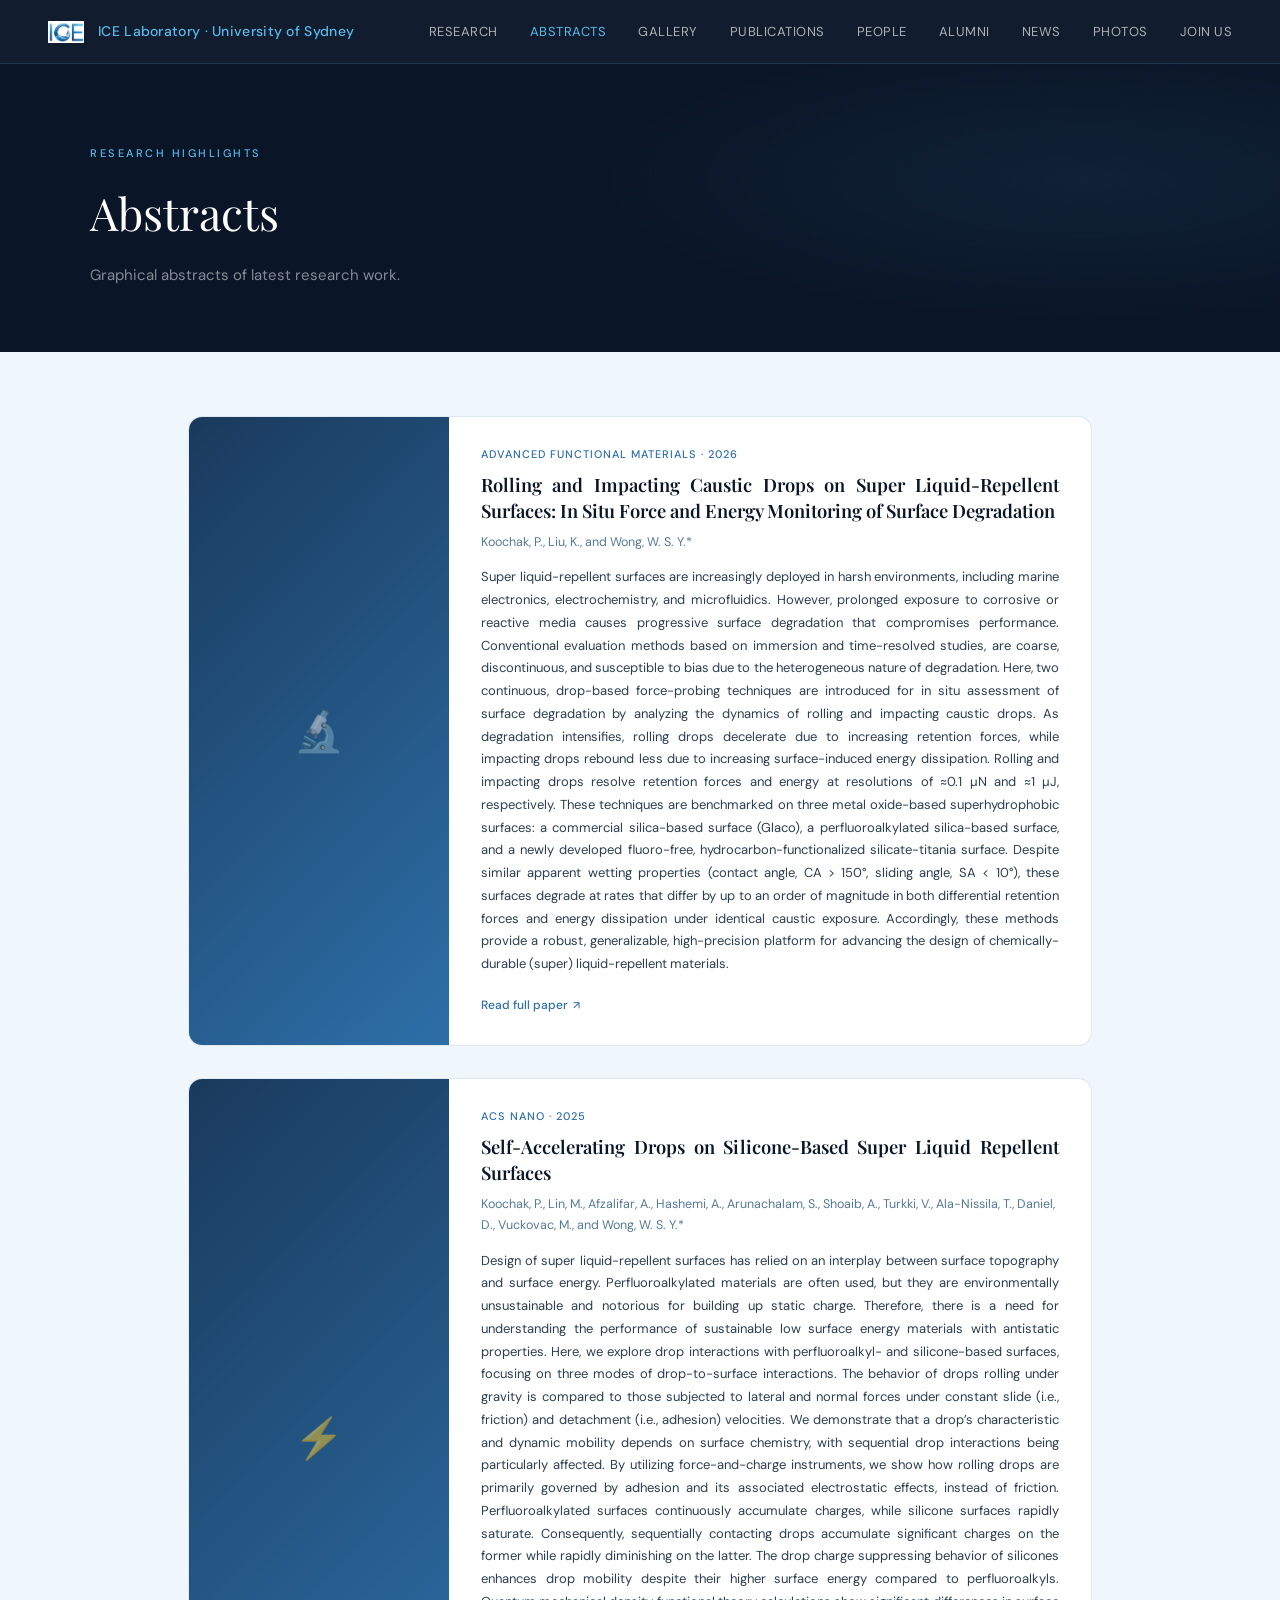
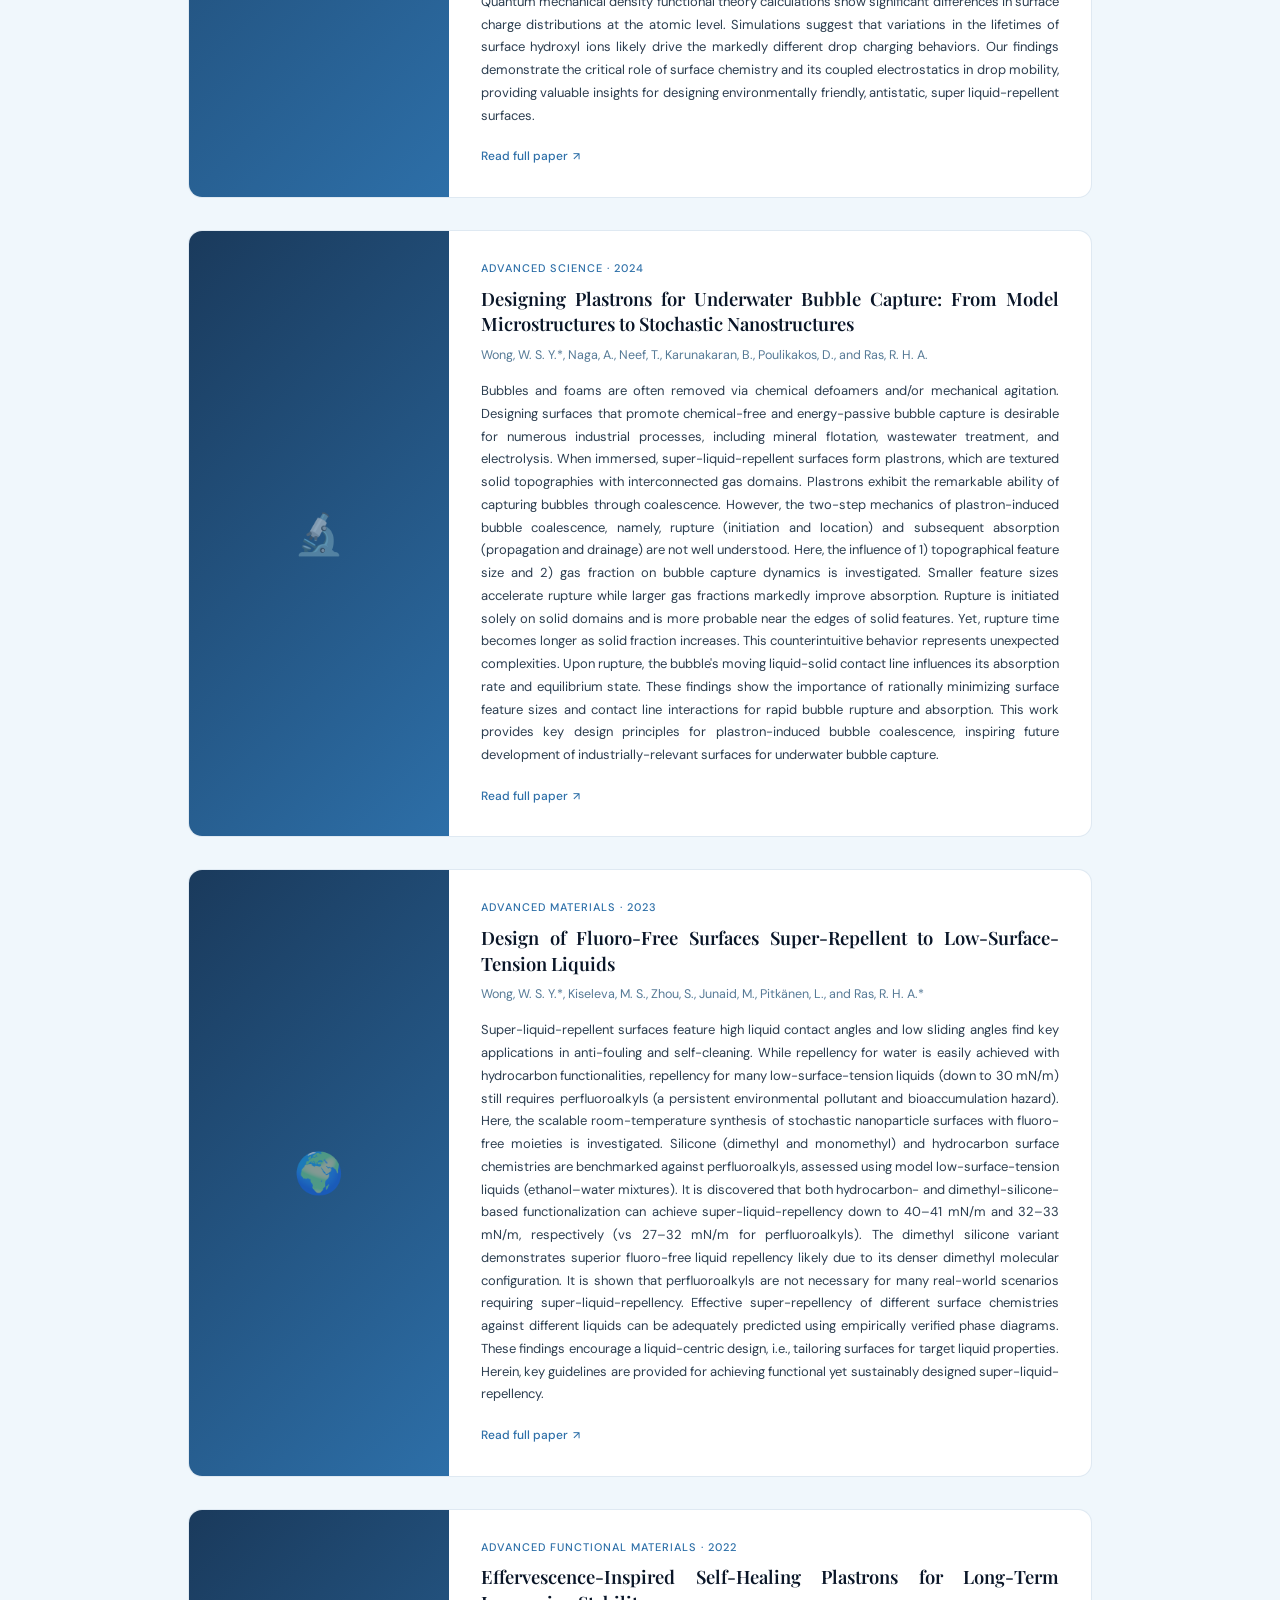
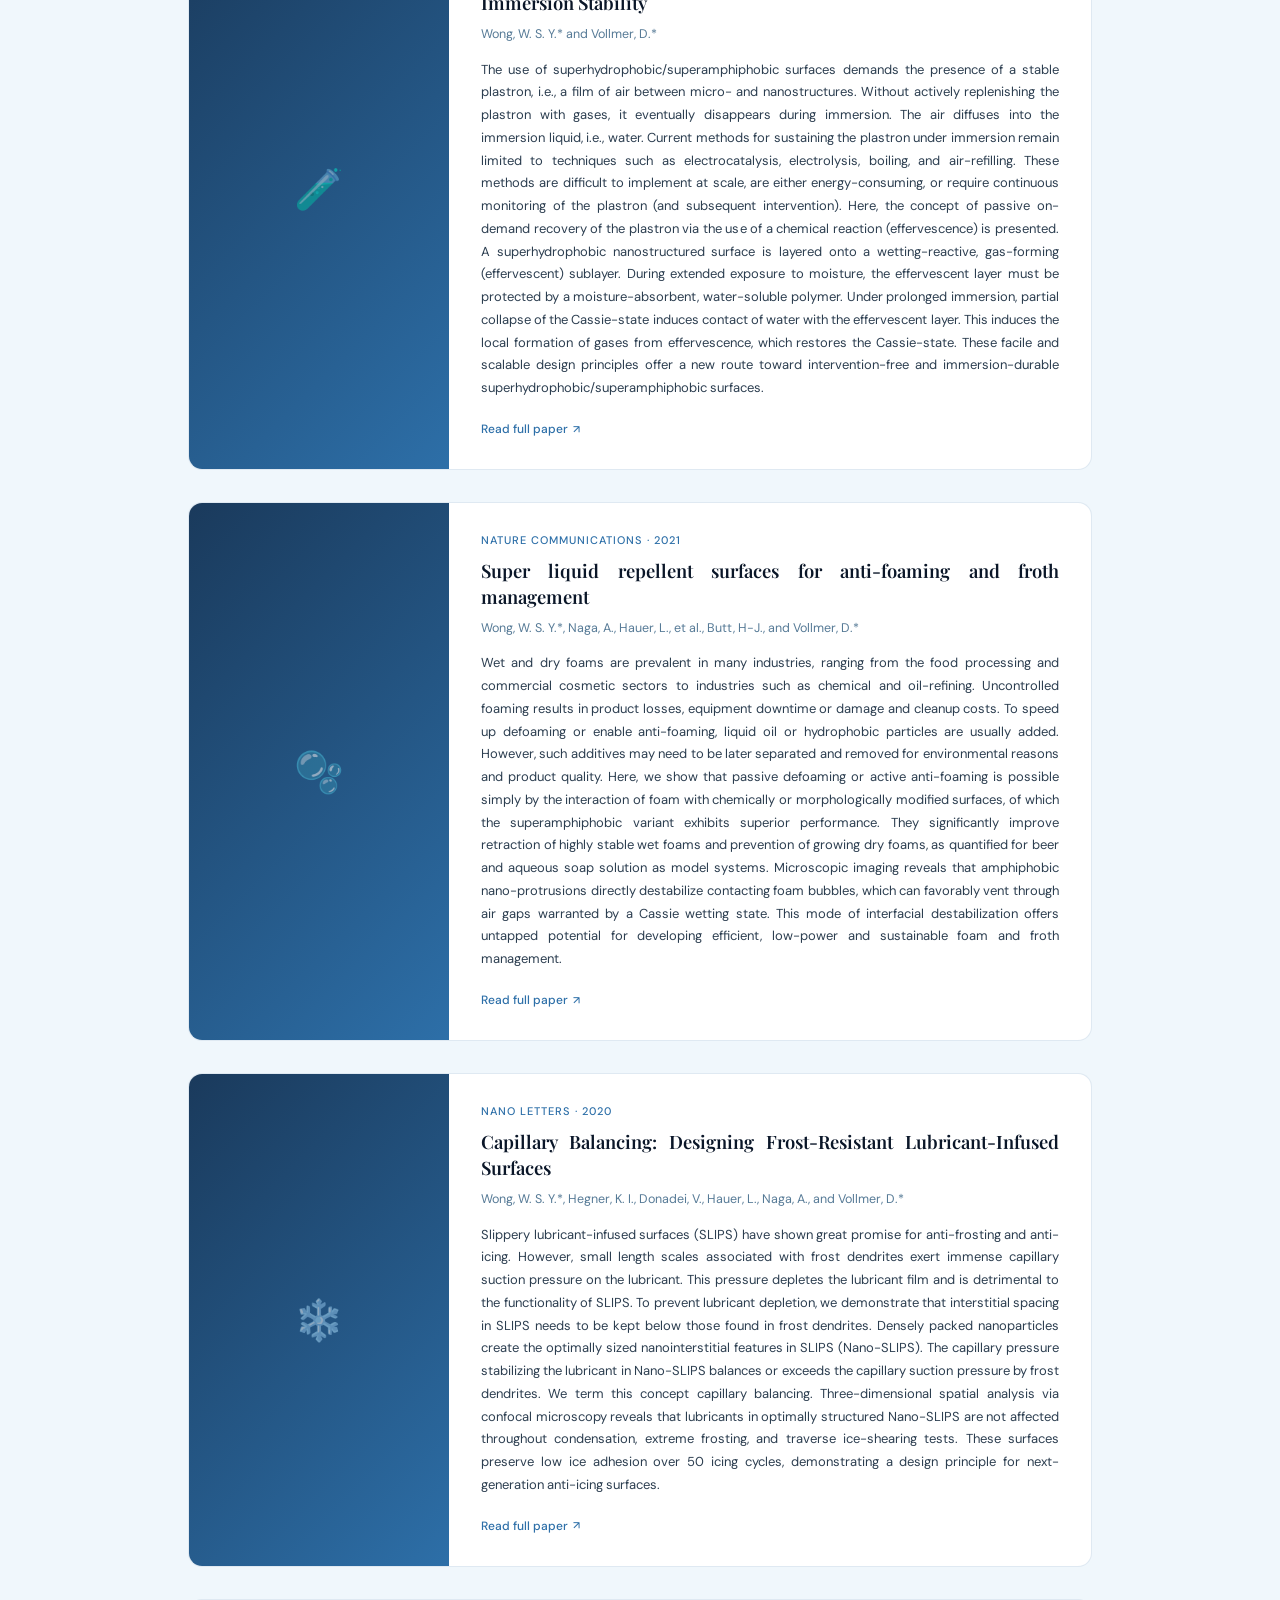
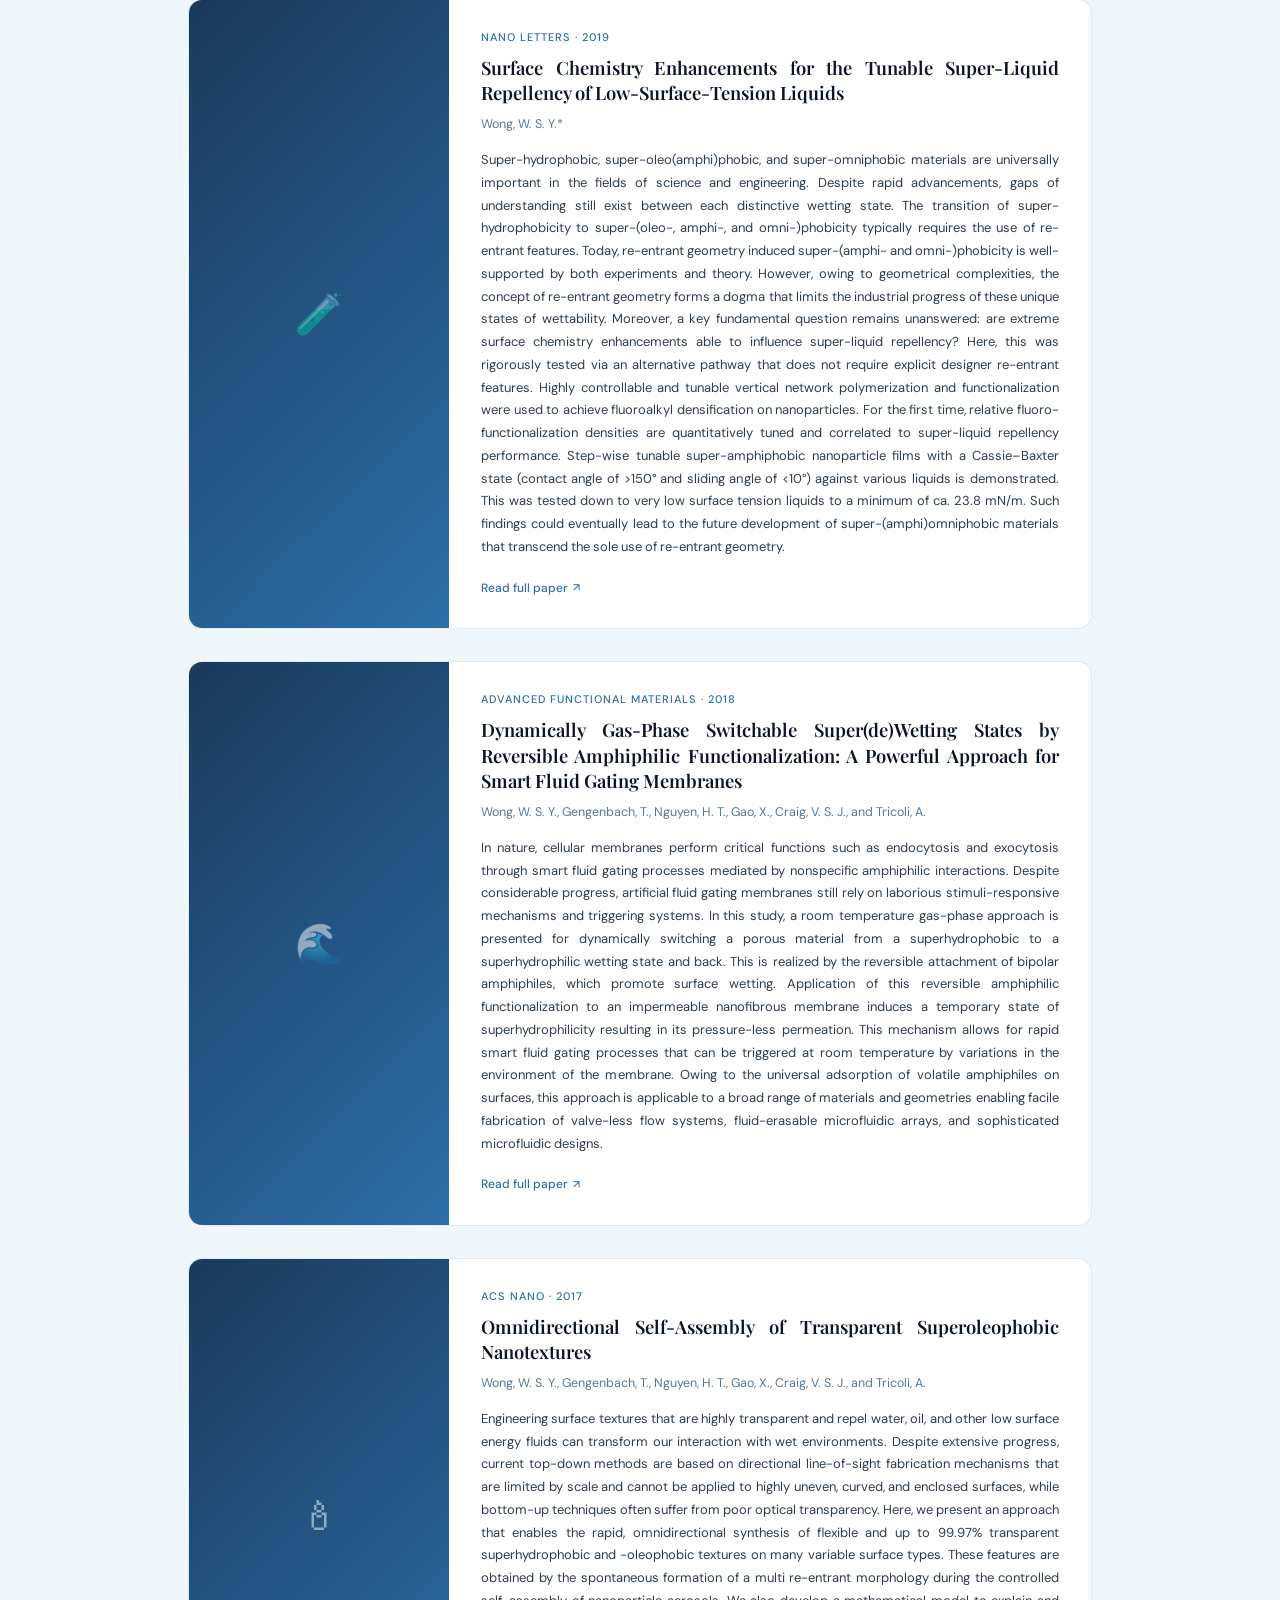
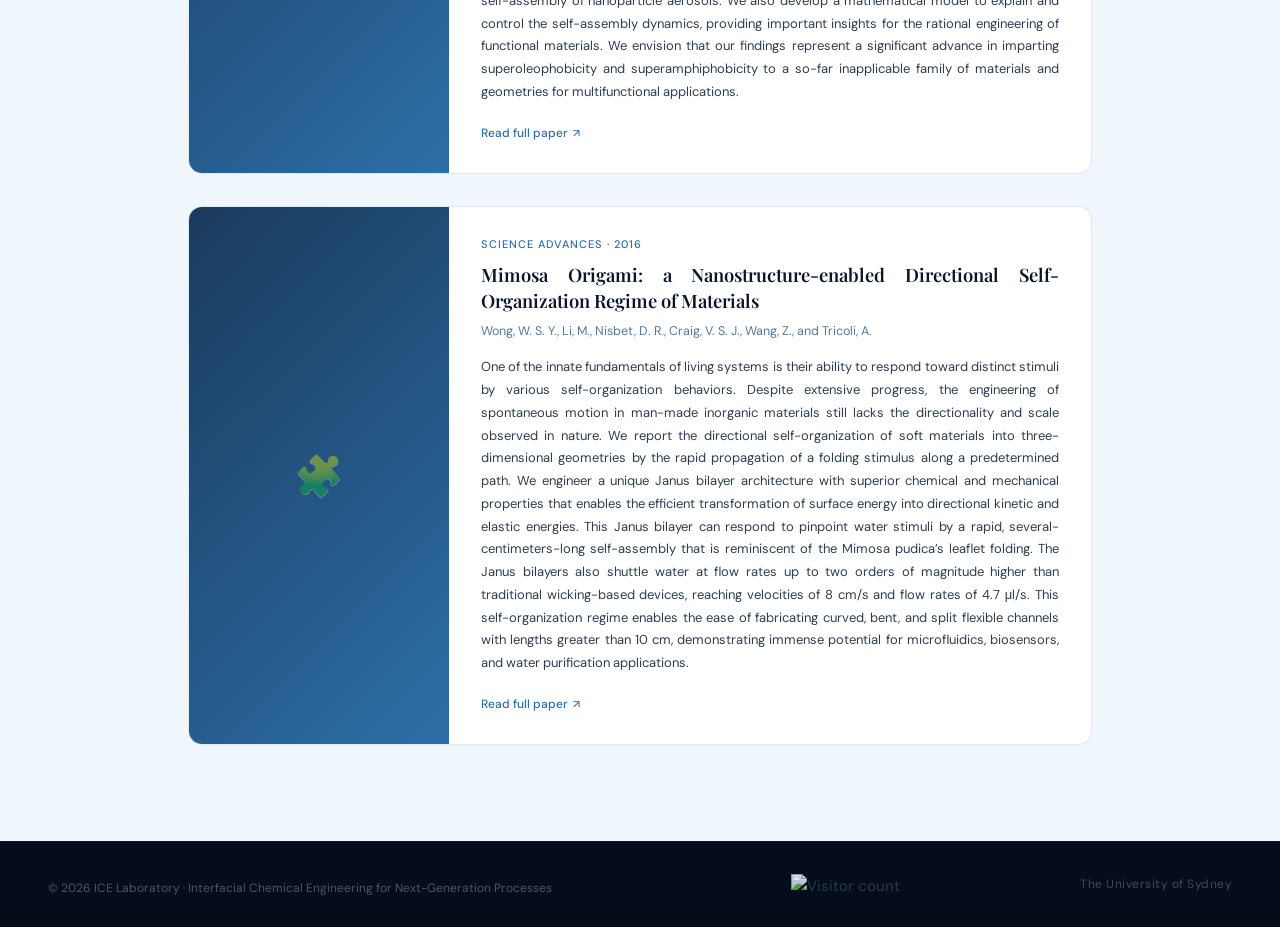
==== commit 7294db2a: "Abstract and Index Revision (1) Abstract justify. (2) Index formsubmit." ====
--- a/abstracts.html
+++ b/abstracts.html
@@ -36,9 +36,9 @@
     .abstract-figure .ph-icon { font-size: 2.5rem; opacity: 0.5; color: white; }
     .abstract-body { padding: 1.75rem 2rem; }
     .abstract-journal { font-size: 11px; font-weight: 500; letter-spacing: 1px; text-transform: uppercase; color: var(--ice-blue); margin-bottom: 0.5rem; }
-    .abstract-title { font-family: 'Playfair Display', serif; font-size: 1.15rem; font-weight: 600; color: var(--ice-deep); margin-bottom: 0.5rem; line-height: 1.4; }
+    .abstract-title { font-family: 'Playfair Display', serif; font-size: 1.15rem; font-weight: 600; color: var(--ice-deep); margin-bottom: 0.5rem; line-height: 1.4; text-align: justify;}
     .abstract-authors { font-size: 12.5px; color: var(--text-muted); margin-bottom: 0.85rem; }
-    .abstract-text { font-size: 13px; color: var(--text-body); line-height: 1.75; margin-bottom: 1rem; }
+    .abstract-text { font-size: 13px; color: var(--text-body); line-height: 1.75; margin-bottom: 1rem; text-align: justify;}
     .abstract-link { display: inline-flex; align-items: center; gap: 5px; font-size: 12px; font-weight: 500; color: var(--ice-blue); text-decoration: none; }
     .abstract-link::after { content: '↗'; font-size: 11px; }
 
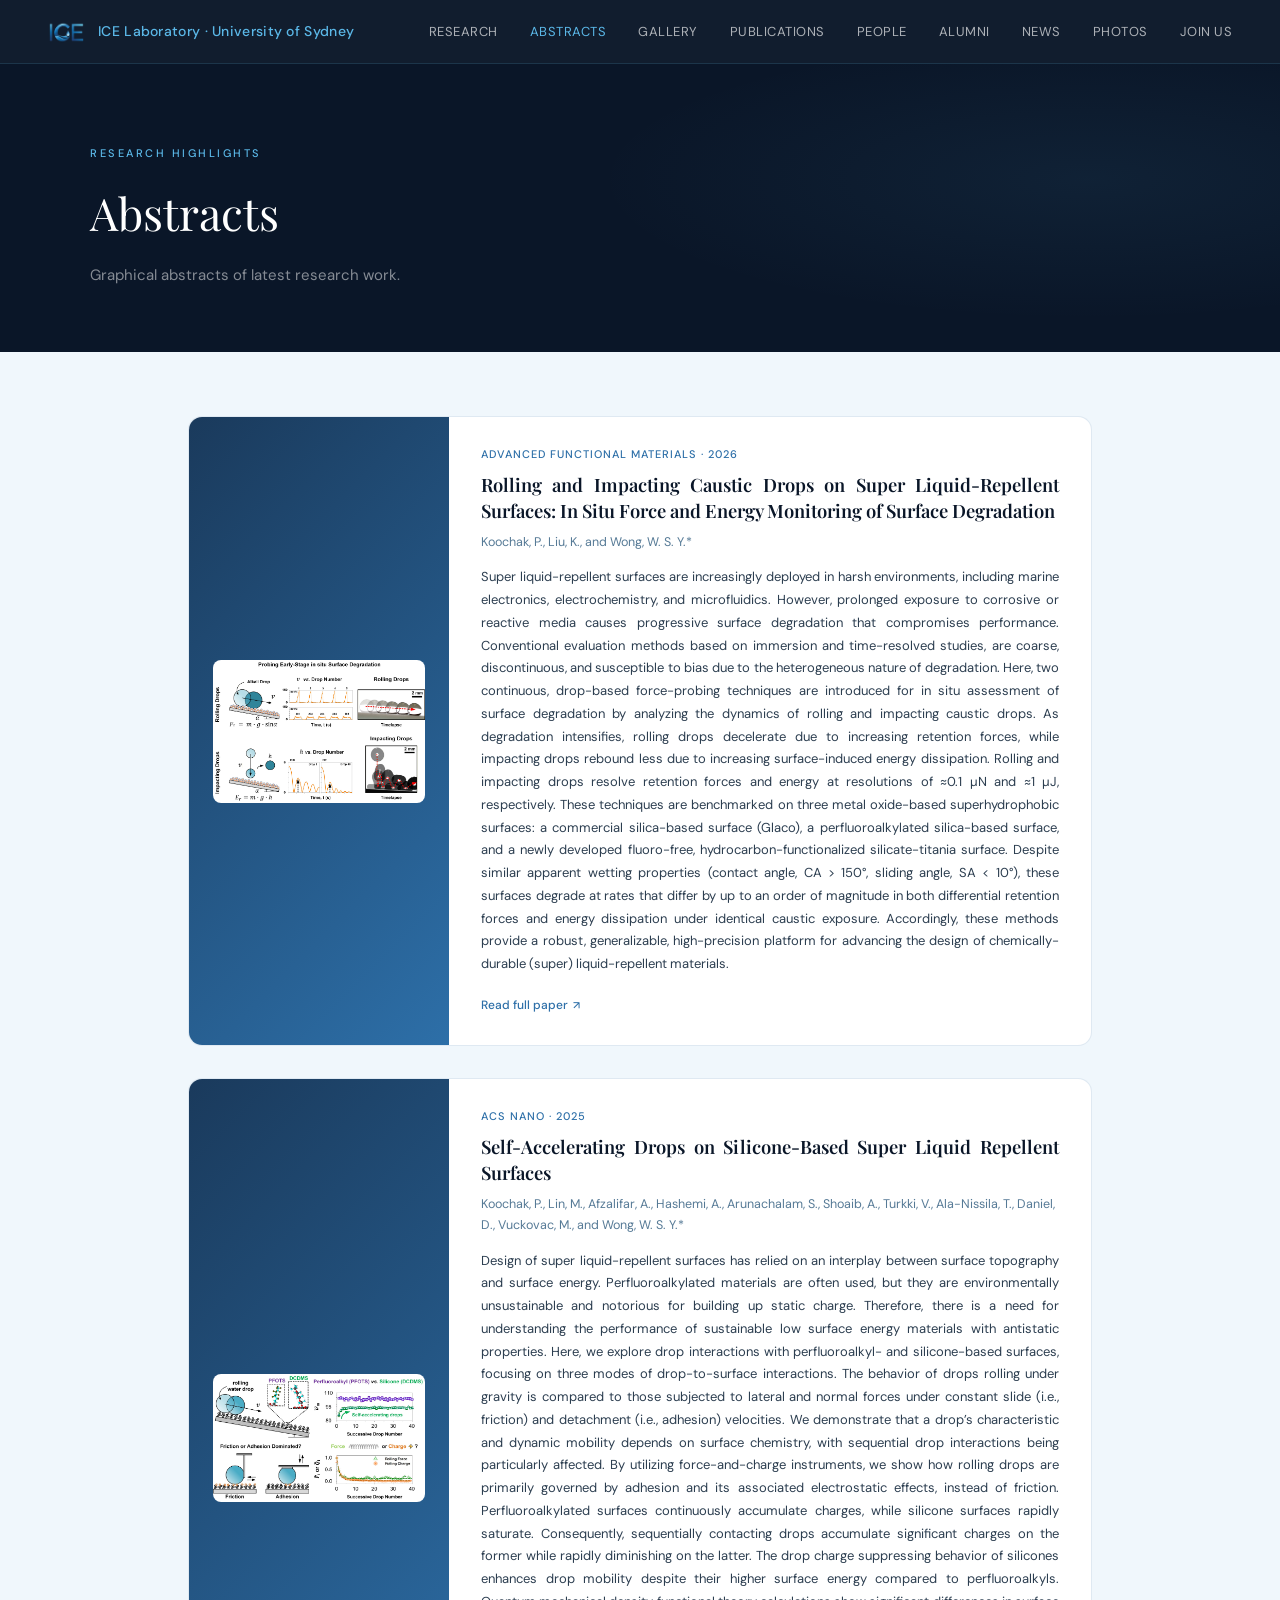
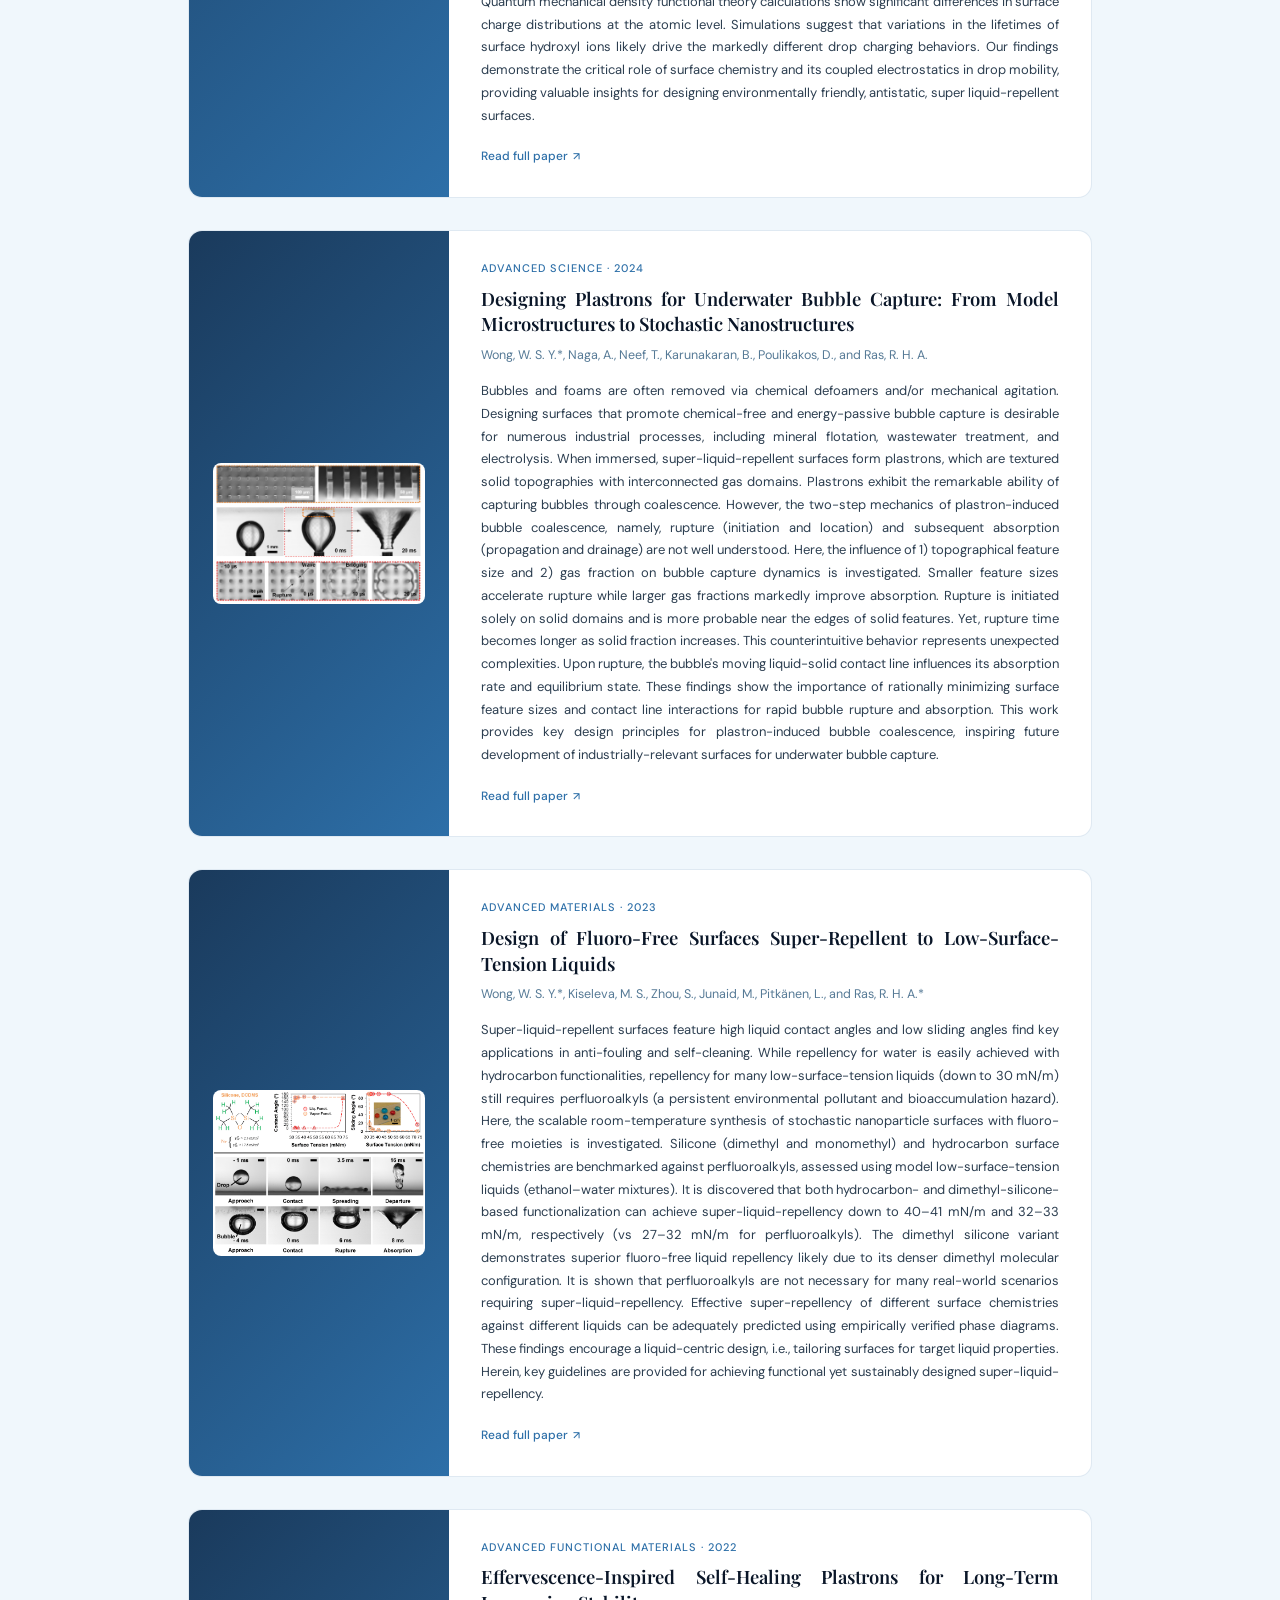
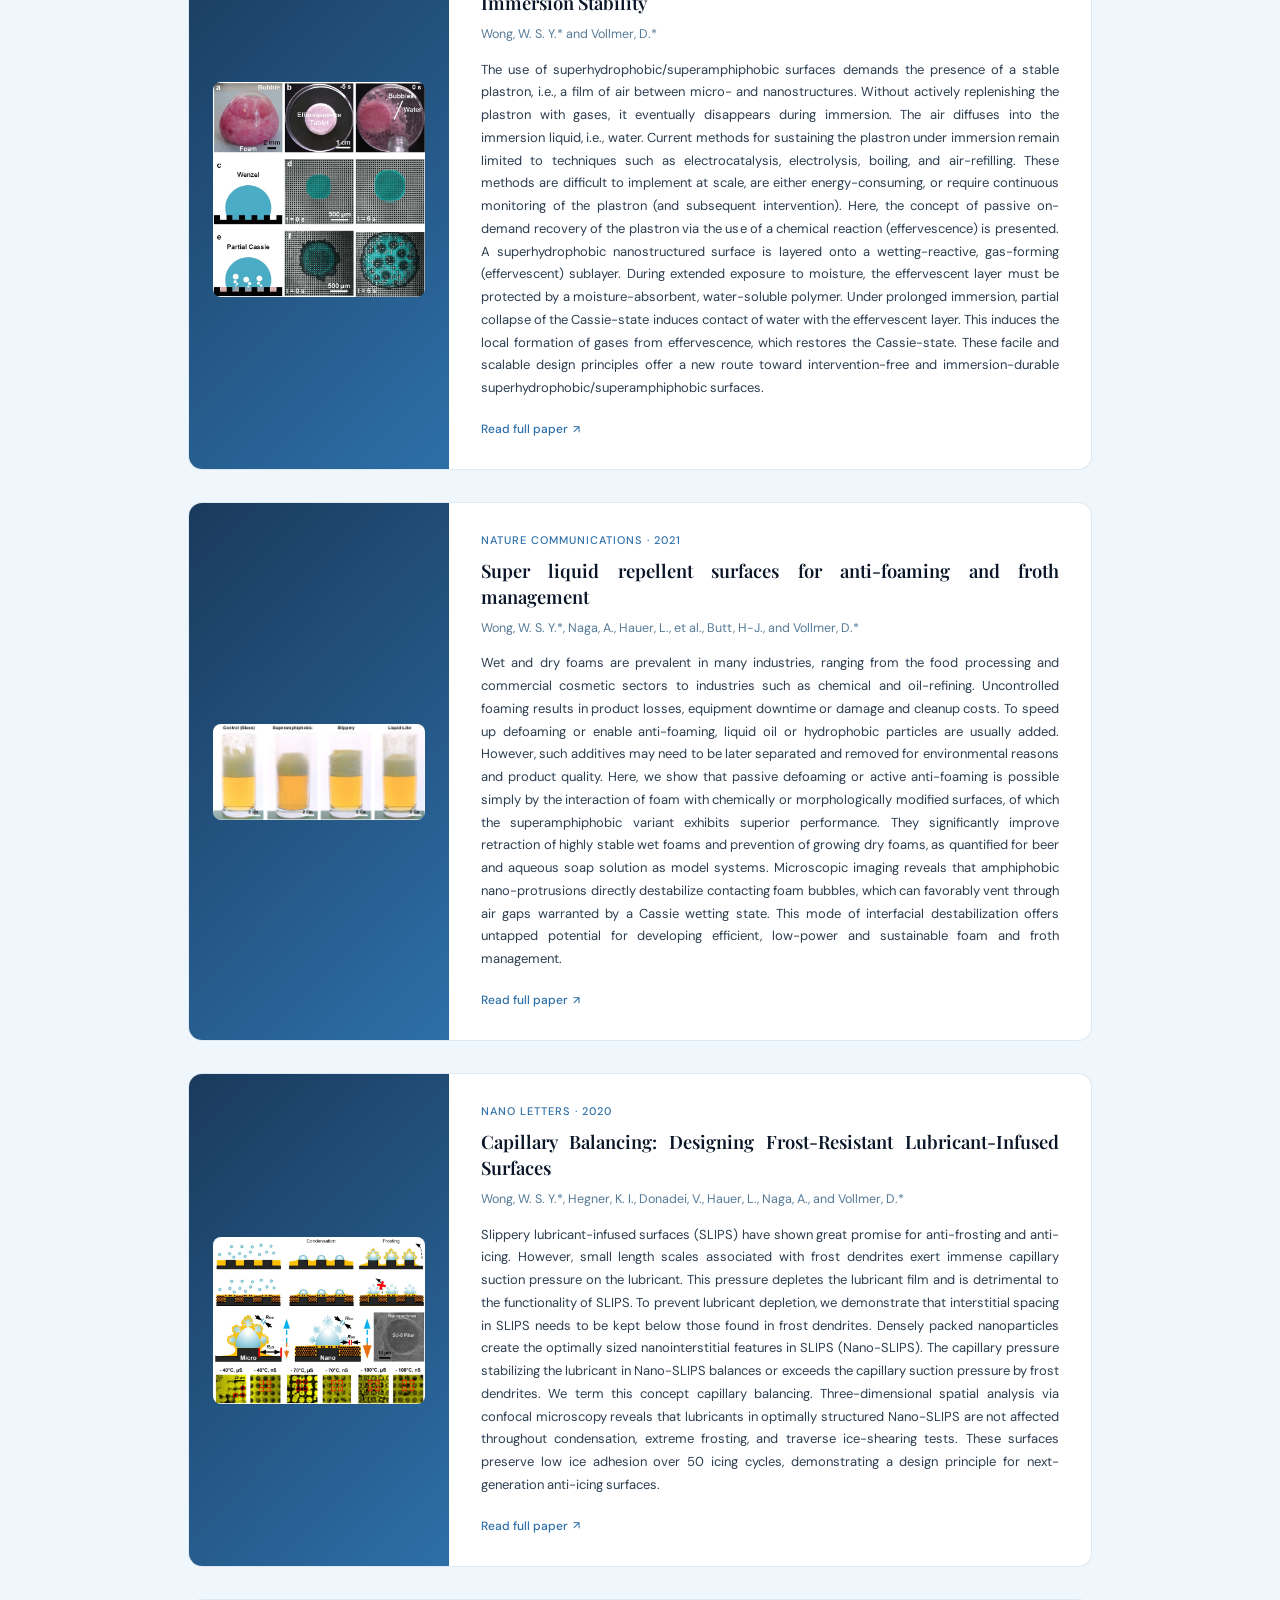
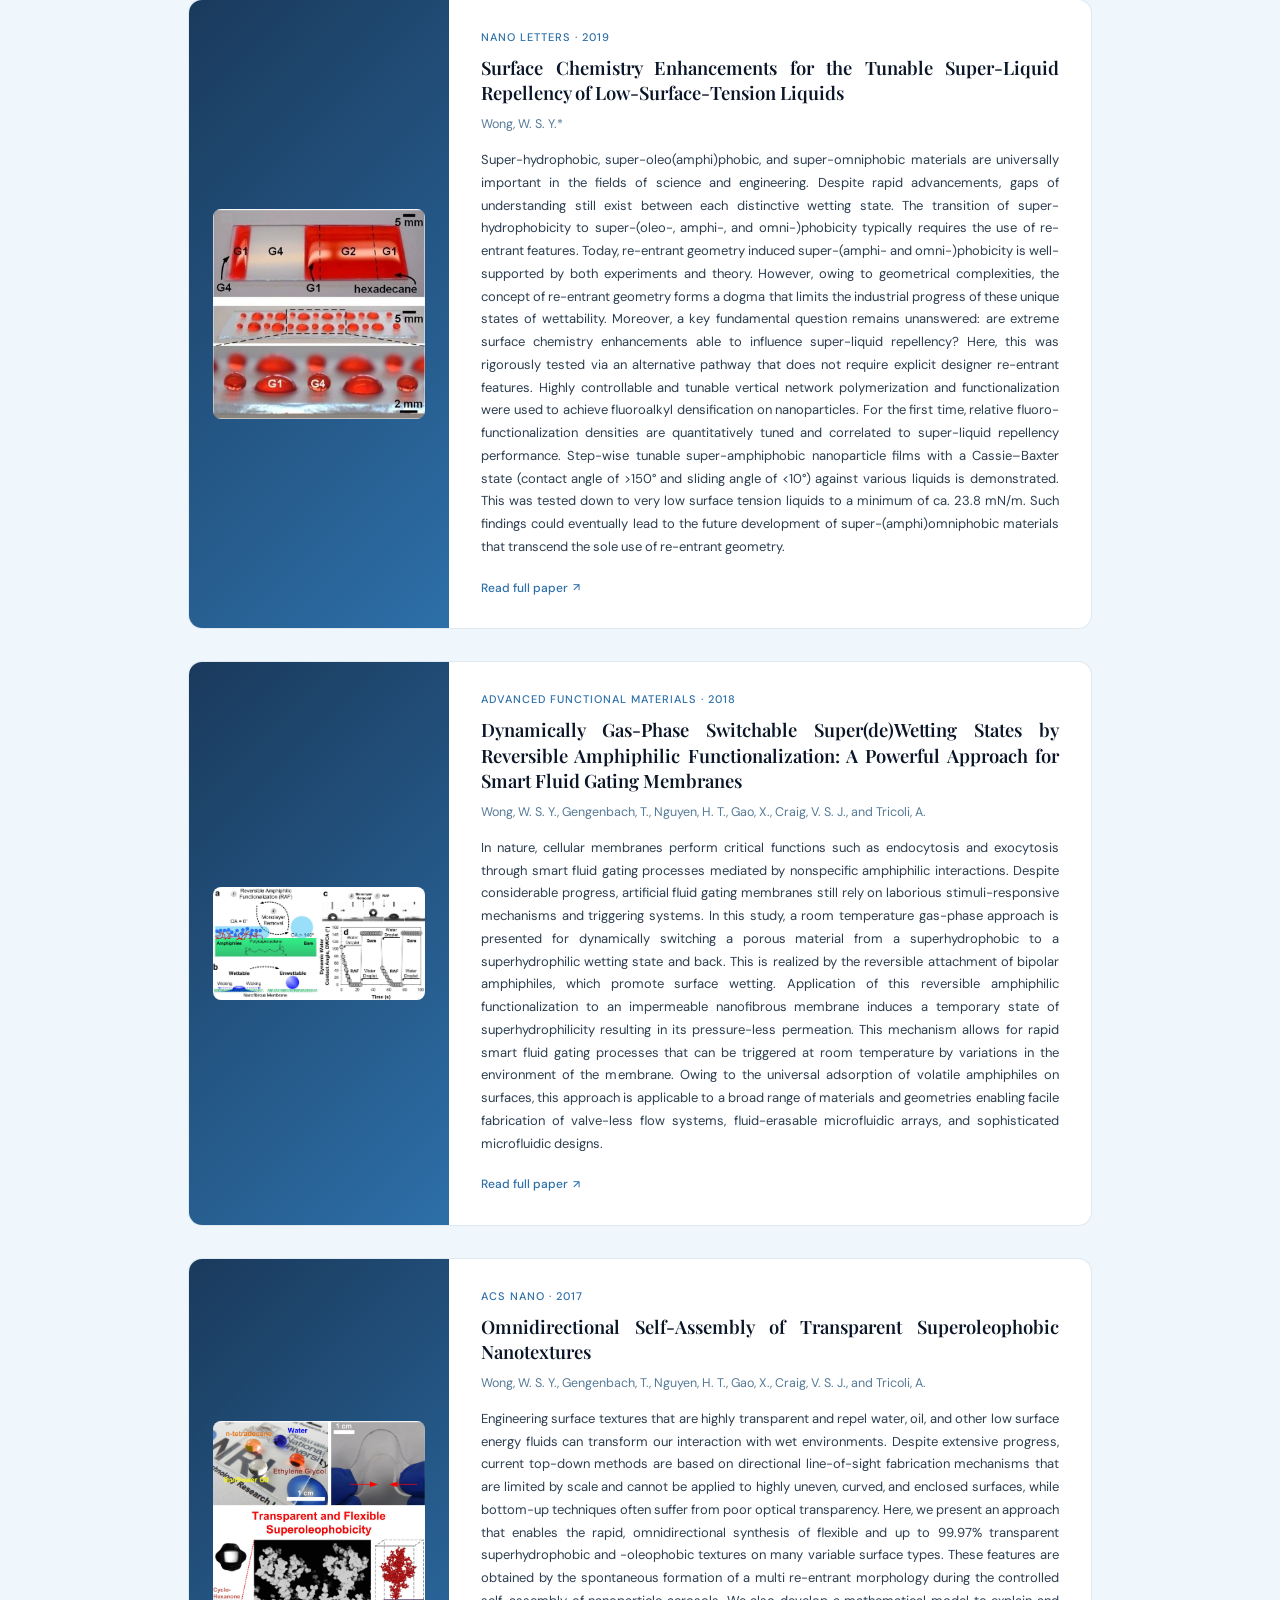
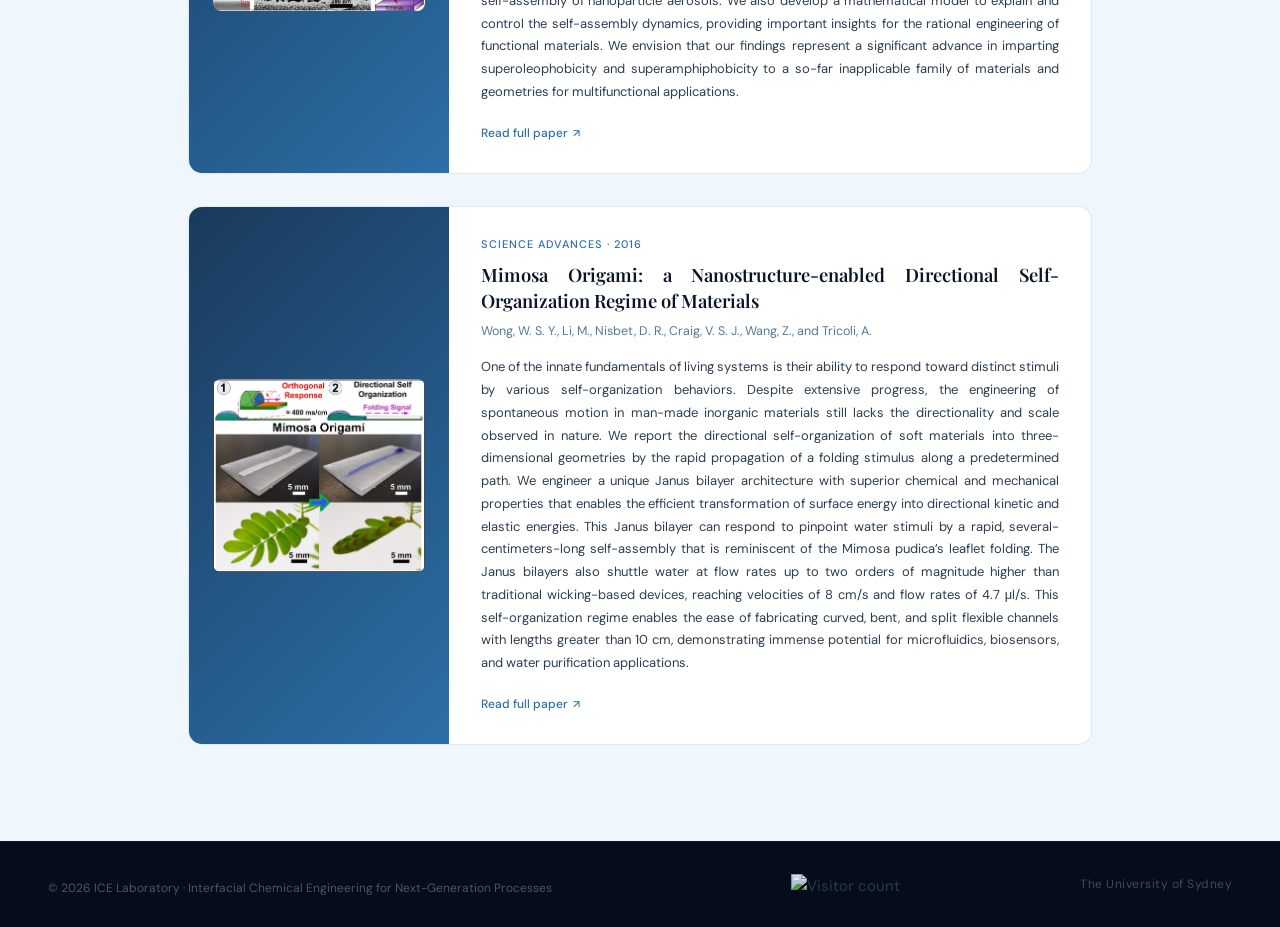
==== commit 40b7fc77: "Major revision" ====
--- a/abstracts.html
+++ b/abstracts.html
@@ -10,7 +10,10 @@
   <link rel="stylesheet" href="https://fonts.googleapis.com/css2?family=Playfair+Display:ital,wght@0,400;0,600;1,400&family=DM+Sans:wght@300;400;500&display=swap">
   <link rel="stylesheet" href="css/style.css">
   <link rel="stylesheet" href="https://fonts.googleapis.com/css2?family=Playfair+Display:ital,wght@0,400;0,600;1,400&family=DM+Sans:wght@300;400;500&display=swap">
+  <link rel="stylesheet" href="css/style.css">
+  <link rel="stylesheet" href="https://fonts.googleapis.com/css2?family=Playfair+Display:ital,wght@0,400;0,600;1,400&family=DM+Sans:wght@300;400;500&display=swap">
   <style>
+
 
 
 
@@ -49,6 +52,7 @@
   
   
   
+  
   </style>
 </head>
 <body>
@@ -57,9 +61,10 @@
 
 
 
+
 <nav>
   <div class="nav-logo">
-    <div class="nav-emblem" style="position: relative; background-image: url('images/Branding/ICE_Logo.jpg'); background-size: contain; background-position: center center; background-repeat: no-repeat;"></div>
+    <div class="nav-emblem" style="position: relative; background-image: url('images/Branding/ICE_Logo.png'); background-size: contain; background-position: center center; background-repeat: no-repeat;"></div>
     <a href="index.html" style="text-decoration:none">
       <span class="nav-name" style="position: relative;">ICE Laboratory · University of Sydney</span>
     </a>
@@ -87,7 +92,7 @@
 
 <div class="abstracts-wrap" id="abstractsWrap">
       <div class="abstract-card">
-        <div class="abstract-figure"><span class="ph-icon" style="position: relative;">🔬</span></div>
+        <div class="abstract-figure" data-fig-name="2026-rolling-and-impacting-caustic-drops-on-s.jpg" style="position: relative;"><img src="images/Abstracts/2026_Caustic.jpg" alt="Rolling and Impacting Caustic Drops on Super Liquid-Repellent Surfaces: In Situ Force and Energy Monitoring of Surface Degradation" loading="lazy"></div>
         <div class="abstract-body">
           <p class="abstract-journal" style="position: relative;">Advanced Functional Materials · 2026</p>
           <h3 class="abstract-title" style="position: relative;">Rolling and Impacting Caustic Drops on Super Liquid-Repellent Surfaces: In Situ Force and Energy Monitoring of Surface Degradation</h3>
@@ -97,7 +102,7 @@
         </div>
       </div>
       <div class="abstract-card">
-        <div class="abstract-figure"><span class="ph-icon" style="position: relative;">⚡</span></div>
+        <div class="abstract-figure" data-fig-name="2025-self-accelerating-drops-on-silicone-base.jpg" style="position: relative;"><img src="images/Abstracts/2025_Accelerating.jpg" alt="Self-Accelerating Drops on Silicone-Based Super Liquid Repellent Surfaces" loading="lazy"></div>
         <div class="abstract-body">
           <p class="abstract-journal" style="position: relative;">ACS Nano · 2025</p>
           <h3 class="abstract-title" style="position: relative;">Self-Accelerating Drops on Silicone-Based Super Liquid Repellent Surfaces</h3>
@@ -107,7 +112,7 @@
         </div>
       </div>
       <div class="abstract-card">
-        <div class="abstract-figure"><span class="ph-icon" style="position: relative;">🔬</span></div>
+        <div class="abstract-figure" data-fig-name="2024-designing-plastrons-for-underwater-bubbl.jpg" style="position: relative;"><img src="images/Abstracts/2024_Plastrons.jpg" alt="Designing Plastrons for Underwater Bubble Capture: From Model Microstructures to Stochastic Nanostructures" loading="lazy"></div>
         <div class="abstract-body">
           <p class="abstract-journal" style="position: relative;">Advanced Science · 2024</p>
           <h3 class="abstract-title" style="position: relative;">Designing Plastrons for Underwater Bubble Capture: From Model Microstructures to Stochastic Nanostructures</h3>
@@ -117,7 +122,7 @@
         </div>
       </div>
       <div class="abstract-card">
-        <div class="abstract-figure"><span class="ph-icon" style="position: relative;">🌍</span></div>
+        <div class="abstract-figure" data-fig-name="2023-design-of-fluoro-free-surfaces-super-rep.jpg" style="position: relative;"><img src="images/Abstracts/2023_Fluoro-Free.jpg" alt="Design of Fluoro-Free Surfaces Super-Repellent to Low-Surface-Tension Liquids" loading="lazy"></div>
         <div class="abstract-body">
           <p class="abstract-journal" style="position: relative;">Advanced Materials · 2023</p>
           <h3 class="abstract-title" style="position: relative;">Design of Fluoro-Free Surfaces Super-Repellent to Low-Surface-Tension Liquids</h3>
@@ -127,7 +132,7 @@
         </div>
       </div>
       <div class="abstract-card">
-        <div class="abstract-figure"><span class="ph-icon" style="position: relative;">🧪</span></div>
+        <div class="abstract-figure" data-fig-name="2022-effervescence-inspired-self-healing-plas.jpg" style="position: relative;"><img src="images/Abstracts/2022_Effervescence.jpg" alt="Effervescence-Inspired Self-Healing Plastrons for Long-Term Immersion Stability" loading="lazy"></div>
         <div class="abstract-body">
           <p class="abstract-journal" style="position: relative;">Advanced Functional Materials · 2022</p>
           <h3 class="abstract-title" style="position: relative;">Effervescence-Inspired Self-Healing Plastrons for Long-Term Immersion Stability</h3>
@@ -137,7 +142,7 @@
         </div>
       </div>
       <div class="abstract-card">
-        <div class="abstract-figure"><span class="ph-icon" style="position: relative;">🫧</span></div>
+        <div class="abstract-figure" data-fig-name="2021-super-liquid-repellent-surfaces-for-anti.jpg" style="position: relative;"><img src="images/Abstracts/2021_Foam.jpg" alt="Super liquid repellent surfaces for anti-foaming and froth management" loading="lazy"></div>
         <div class="abstract-body">
           <p class="abstract-journal" style="position: relative;">Nature Communications · 2021</p>
           <h3 class="abstract-title" style="position: relative;">Super liquid repellent surfaces for anti-foaming and froth management</h3>
@@ -147,7 +152,7 @@
         </div>
       </div>
       <div class="abstract-card">
-        <div class="abstract-figure"><span class="ph-icon" style="position: relative;">❄️</span></div>
+        <div class="abstract-figure" data-fig-name="2020-capillary-balancing-designing-frost-resi.jpg" style="position: relative;"><img src="images/Abstracts/2020_Capillary.jpg" alt="Capillary Balancing: Designing Frost-Resistant Lubricant-Infused Surfaces" loading="lazy"></div>
         <div class="abstract-body">
           <p class="abstract-journal" style="position: relative;">Nano Letters · 2020</p>
           <h3 class="abstract-title" style="position: relative;">Capillary Balancing: Designing Frost-Resistant Lubricant-Infused Surfaces</h3>
@@ -157,7 +162,7 @@
         </div>
       </div>
       <div class="abstract-card">
-        <div class="abstract-figure"><span class="ph-icon" style="position: relative;">🧪</span></div>
+        <div class="abstract-figure" data-fig-name="2019-surface-chemistry-enhancements-for-the-t.jpg" style="position: relative;"><img src="images/Abstracts/2019_Enhancement.jpg" alt="Surface Chemistry Enhancements for the Tunable Super-Liquid Repellency of Low-Surface-Tension Liquids" loading="lazy"></div>
         <div class="abstract-body">
           <p class="abstract-journal" style="position: relative;">Nano Letters · 2019</p>
           <h3 class="abstract-title" style="position: relative;">Surface Chemistry Enhancements for the Tunable Super-Liquid Repellency of Low-Surface-Tension Liquids</h3>
@@ -167,7 +172,7 @@
         </div>
       </div>
       <div class="abstract-card">
-        <div class="abstract-figure"><span class="ph-icon" style="position: relative;">🌊</span></div>
+        <div class="abstract-figure" data-fig-name="2018-dynamically-gas-phase-switchable-super-d.jpg" style="position: relative;"><img src="images/Abstracts/2018_RAF.jpg" alt="Dynamically Gas-Phase Switchable Super(de)Wetting States by Reversible Amphiphilic Functionalization: A Powerful Approach for Smart Fluid Gating Membranes" loading="lazy"></div>
         <div class="abstract-body">
           <p class="abstract-journal" style="position: relative;">Advanced Functional Materials · 2018</p>
           <h3 class="abstract-title" style="position: relative;">Dynamically Gas-Phase Switchable Super(de)Wetting States by Reversible Amphiphilic Functionalization: A Powerful Approach for Smart Fluid Gating Membranes</h3>
@@ -177,7 +182,7 @@
         </div>
       </div>
       <div class="abstract-card">
-        <div class="abstract-figure"><span class="ph-icon" style="position: relative;">🕯</span></div>
+        <div class="abstract-figure" data-fig-name="2017-omnidirectional-self-assembly-of-transpa.jpg" style="position: relative;"><img src="images/Abstracts/2017_Omnidirectional.jpg" alt="Omnidirectional Self-Assembly of Transparent Superoleophobic Nanotextures" loading="lazy"></div>
         <div class="abstract-body">
           <p class="abstract-journal" style="position: relative;">ACS Nano · 2017</p>
           <h3 class="abstract-title" style="position: relative;">Omnidirectional Self-Assembly of Transparent Superoleophobic Nanotextures</h3>
@@ -187,7 +192,7 @@
         </div>
       </div>
       <div class="abstract-card">
-        <div class="abstract-figure"><span class="ph-icon" style="position: relative;">🧩</span></div>
+        <div class="abstract-figure" data-fig-name="2016-mimosa-origami-a-nanostructure-enabled-d.jpg" style="position: relative;"><img src="images/Abstracts/2016_Mimosa.jpg" alt="Mimosa Origami: a Nanostructure-enabled Directional Self-Organization Regime of Materials" loading="lazy"></div>
         <div class="abstract-body">
           <p class="abstract-journal" style="position: relative;">Science Advances · 2016</p>
           <h3 class="abstract-title" style="position: relative;">Mimosa Origami: a Nanostructure-enabled Directional Self-Organization Regime of Materials</h3>
@@ -206,7 +211,23 @@
 <script src="data/abstracts.js"></script>
 <script>
   // Entry data now lives in data/abstracts.js (ABSTRACTS array) —
-  // edit that file to add, remove, or reorder entries.
+  // edit that file to add, remove, or reorder entries. Figure images can
+  // also be added/replaced directly in the Site Editor (hover an abstract's
+  // icon and click 📷) — Save writes the result back into this entry's
+  // "file" field automatically.
+
+  // Deterministic figure filename for an abstract entry (year extracted
+  // from "journal" + slugified title) — must exactly match absFigName() in
+  // editor.html, since that's how a figure uploaded in the editor gets
+  // matched back to this entry when saving.
+  function slugify(str) {
+    return String(str).toLowerCase().replace(/[^a-z0-9]+/g, '-').replace(/(^-|-$)/g, '').slice(0, 40);
+  }
+  function figNameFor(a) {
+    const yearMatch = String(a.journal || '').match(/(\d{4})/);
+    const year = yearMatch ? yearMatch[1] : 'abstract';
+    return `${year}-${slugify(a.title)}.jpg`;
+  }
 
   function abstractHTML(a) {
     const fig = a.file
@@ -214,7 +235,7 @@
       : `<span class="ph-icon">${a.icon || '📄'}</span>`;
     return `
       <div class="abstract-card">
-        <div class="abstract-figure">${fig}</div>
+        <div class="abstract-figure" data-fig-name="${figNameFor(a)}">${fig}</div>
         <div class="abstract-body">
           <p class="abstract-journal">${a.journal}</p>
           <h3 class="abstract-title">${a.title}</h3>
@@ -231,5 +252,6 @@
 
 
 
+
 </body>
 </html>
